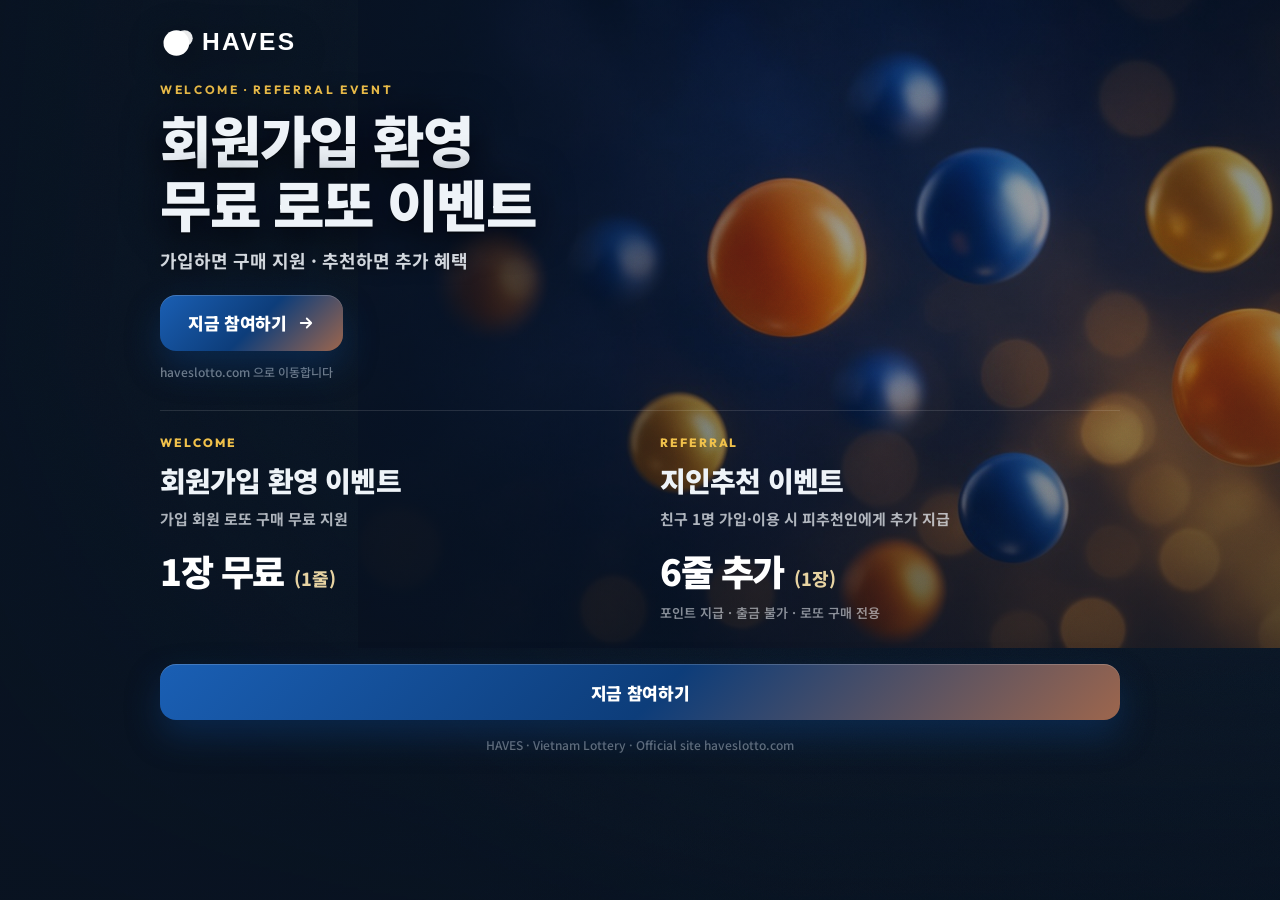
==== index.html @ 90a73d6c "HAVES event landing mobile/PC polish" ====
<!DOCTYPE html>
<html lang="ko">
<head>
<meta charset="utf-8">
<meta name="viewport" content="width=device-width, initial-scale=1, viewport-fit=cover">
<meta name="theme-color" content="#0b1c2e">
<title>HAVES — 회원가입 환영·추천 이벤트 | Vietlott</title>
<meta name="description" content="HAVES 회원가입 환영 무료 로또 지원 · 지인추천 추가 혜택. 베트남 Vietlott POWER·MEGA.">
<meta name="robots" content="noindex, nofollow">
<meta property="og:type" content="website">
<meta property="og:title" content="HAVES 회원가입 환영·추천 이벤트">
<meta property="og:description" content="가입 회원 로또 구매 무료 지원 · 추천 시 추가 지급">
<meta property="og:image" content="assets/hero.jpg">
<link rel="icon" type="image/svg+xml" href="assets/favicon.svg">
<link rel="preconnect" href="https://fonts.googleapis.com">
<link rel="preconnect" href="https://fonts.gstatic.com" crossorigin>
<link href="https://fonts.googleapis.com/css2?family=Outfit:wght@600;700;800&family=Noto+Sans+KR:wght@500;700;900&display=swap" rel="stylesheet">
<link rel="stylesheet" href="styles.css">
</head>
<body>
  <div class="stage" aria-hidden="true">
    <img class="stage__img" src="assets/hero.jpg" alt="">
    <div class="stage__veil"></div>
    <div class="stage__grain"></div>
  </div>

  <main class="page">
    <section class="hero">
      <img class="hero__logo" src="assets/logo.svg" alt="HAVES" width="180" height="40">
      <div class="hero__visual" aria-hidden="true"></div>
      <div class="hero__copy">
        <p class="hero__kicker" data-bind="kicker">WELCOME · REFERRAL EVENT</p>
        <h1 class="hero__title" data-bind="headline">회원가입 환영<br>무료 로또 이벤트</h1>
        <p class="hero__sub" data-bind="subline">가입하면 구매 지원 · 추천하면 추가 혜택</p>
        <a class="cta" data-cta href="https://haveslotto.com/" rel="noopener">
          <span data-bind="ctaLabel">지금 참여하기</span>
          <svg width="18" height="18" viewBox="0 0 24 24" fill="none" aria-hidden="true">
            <path d="M5 12h14M13 6l6 6-6 6" stroke="currentColor" stroke-width="2.4" stroke-linecap="round" stroke-linejoin="round"/>
          </svg>
        </a>
        <p class="hero__hint" data-bind="ctaHint">haveslotto.com 으로 이동합니다</p>
      </div>
    </section>

    <section class="events" aria-label="진행 중 이벤트">
      <article class="event event--open">
        <p class="event__tag">WELCOME</p>
        <h2>회원가입 환영 이벤트</h2>
        <p class="event__lead">가입 회원 로또 구매 무료 지원</p>
        <p class="event__prize"><strong>1장 무료</strong> <em>(1줄)</em></p>
      </article>

      <article class="event event--ref">
        <p class="event__tag">REFERRAL</p>
        <h2>지인추천 이벤트</h2>
        <p class="event__lead">친구 1명 가입·이용 시 피추천인에게 추가 지급</p>
        <p class="event__prize"><strong>6줄 추가</strong> <em>(1장)</em></p>
        <p class="event__meta">포인트 지급 · 출금 불가 · 로또 구매 전용</p>
      </article>
    </section>

    <section class="bottom">
      <a class="cta cta--wide" data-cta href="https://haveslotto.com/" rel="noopener">
        <span data-bind="ctaLabel">지금 참여하기</span>
      </a>
      <p class="foot">HAVES · Vietnam Lottery · Official site haveslotto.com</p>
    </section>
  </main>

  <script src="config.js"></script>
  <script src="app.js"></script>
</body>
</html>
---- styles.css ----
:root {
  --navy: #0b1c2e;
  --ink: #eef3f8;
  --dim: rgba(238, 243, 248, 0.72);
  --gold: #f0c14b;
  --gold-soft: #ffe8b0;
  --blue: #1a5fb4;
  --blue-deep: #0d3d7a;
  --amber: #d9773a;
  --font-display: "Outfit", "Noto Sans KR", sans-serif;
  --font-body: "Noto Sans KR", sans-serif;
}

* { box-sizing: border-box; margin: 0; padding: 0; }
html { scroll-behavior: smooth; }
body {
  min-height: 100dvh;
  color: var(--ink);
  font-family: var(--font-body);
  background: var(--navy);
  -webkit-font-smoothing: antialiased;
  overflow-x: hidden;
}

.stage {
  position: fixed;
  inset: 0;
  z-index: 0;
  pointer-events: none;
  overflow: hidden;
}
.stage__img {
  position: absolute;
  inset: -4%;
  width: 108%;
  height: 108%;
  object-fit: cover;
  object-position: 68% 36%;
  animation: drift 18s ease-in-out infinite alternate;
  filter: saturate(1.08) contrast(1.05);
}
.stage__veil {
  position: absolute;
  inset: 0;
  background:
    linear-gradient(180deg, rgba(8, 18, 32, 0.42) 0%, rgba(8, 18, 32, 0.22) 26%, rgba(8, 18, 32, 0.7) 62%, rgba(8, 18, 32, 0.94) 100%),
    linear-gradient(90deg, rgba(8, 18, 32, 0.78) 0%, rgba(8, 18, 32, 0.35) 48%, rgba(8, 18, 32, 0.12) 100%),
    radial-gradient(70% 55% at 72% 28%, rgba(26, 95, 180, 0.28), transparent 60%),
    radial-gradient(50% 40% at 20% 80%, rgba(217, 119, 58, 0.18), transparent 55%);
}
.stage__grain {
  position: absolute;
  inset: 0;
  opacity: 0.08;
  background-image: url("data:image/svg+xml,%3Csvg viewBox='0 0 200 200' xmlns='http://www.w3.org/2000/svg'%3E%3Cfilter id='n'%3E%3CfeTurbulence type='fractalNoise' baseFrequency='0.85' numOctaves='3' stitchTiles='stitch'/%3E%3C/filter%3E%3Crect width='100%25' height='100%25' filter='url(%23n)'/%3E%3C/svg%3E");
  background-size: 180px;
  mix-blend-mode: overlay;
}

.page {
  position: relative;
  z-index: 1;
  width: min(720px, 100%);
  margin: 0 auto;
  padding: clamp(28px, 5vw, 48px) 22px 40px;
}

.hero {
  position: relative;
  min-height: 0;
  display: flex;
  flex-direction: column;
  align-items: flex-start;
  justify-content: flex-start;
  padding-top: 8px;
  padding-bottom: 20px;
  animation: rise 0.9s cubic-bezier(0.22, 1, 0.36, 1) both;
}
.hero__logo {
  height: 42px;
  width: auto;
  filter: brightness(0) invert(1) drop-shadow(0 8px 18px rgba(0, 0, 0, 0.45));
  margin-bottom: 10px;
}
.hero__visual {
  display: block;
  width: 100%;
  height: clamp(160px, 22vh, 240px);
  margin: 4px 0 8px;
  pointer-events: none;
}
.hero__kicker {
  font-family: var(--font-display);
  font-weight: 700;
  font-size: 12px;
  letter-spacing: 0.22em;
  text-transform: uppercase;
  color: var(--gold);
  margin-bottom: 14px;
  text-shadow: 0 2px 12px rgba(0, 0, 0, 0.55);
}
.hero__title {
  font-family: var(--font-body);
  font-weight: 900;
  font-size: clamp(34px, 8.4vw, 56px);
  line-height: 1.14;
  letter-spacing: -0.04em;
  text-shadow:
    0 2px 0 rgba(0, 0, 0, 0.35),
    0 12px 28px rgba(0, 0, 0, 0.55),
    0 0 40px rgba(8, 18, 32, 0.8);
  white-space: pre-line;
  margin-bottom: 14px;
}
.hero__sub {
  font-size: clamp(15px, 3.6vw, 18px);
  font-weight: 700;
  line-height: 1.45;
  color: rgba(238, 243, 248, 0.88);
  max-width: 28ch;
  margin-bottom: 28px;
  text-shadow: 0 2px 14px rgba(0, 0, 0, 0.55);
}
.hero__hint {
  margin-top: 12px;
  font-size: 12px;
  font-weight: 500;
  color: rgba(238, 243, 248, 0.5);
}

.cta {
  display: inline-flex;
  align-items: center;
  justify-content: center;
  gap: 10px;
  min-height: 56px;
  padding: 0 28px;
  border-radius: 16px;
  text-decoration: none;
  color: #fff;
  font-family: var(--font-body);
  font-weight: 900;
  font-size: 17px;
  letter-spacing: -0.02em;
  background: linear-gradient(135deg, var(--blue) 0%, var(--blue-deep) 52%, var(--amber) 120%);
  box-shadow:
    0 16px 34px rgba(13, 61, 122, 0.45),
    inset 0 1px 0 rgba(255, 255, 255, 0.18);
  position: relative;
  overflow: hidden;
  transition: transform 0.2s ease, box-shadow 0.2s ease;
}
.cta::after {
  content: "";
  position: absolute;
  inset: 0;
  background: linear-gradient(105deg, transparent 35%, rgba(255, 255, 255, 0.22) 50%, transparent 65%);
  transform: translateX(-120%);
  animation: shine 3.6s ease-in-out infinite;
}
.cta:hover { transform: translateY(-2px); box-shadow: 0 20px 40px rgba(13, 61, 122, 0.55); }
.cta:active { transform: translateY(0); }
.cta--wide { width: 100%; }

.events {
  display: grid;
  gap: 18px;
  margin-top: 8px;
  padding-top: 8px;
}
.event {
  padding: 22px 0 6px;
  border-top: 1px solid rgba(255, 255, 255, 0.12);
  animation: rise 1s cubic-bezier(0.22, 1, 0.36, 1) both;
}
.event--ref { animation-delay: 0.08s; }
.event__tag {
  font-family: var(--font-display);
  font-weight: 800;
  font-size: 12px;
  letter-spacing: 0.16em;
  color: var(--gold);
  margin-bottom: 10px;
}
.event h2 {
  font-size: clamp(22px, 5vw, 28px);
  font-weight: 900;
  letter-spacing: -0.03em;
  margin-bottom: 8px;
}
.event__lead {
  font-size: 15px;
  font-weight: 700;
  color: var(--dim);
  line-height: 1.45;
  margin-bottom: 14px;
}
.event__prize {
  font-size: 15px;
  font-weight: 700;
  color: var(--gold-soft);
  margin-bottom: 8px;
}
.event__prize strong {
  font-size: clamp(28px, 6vw, 36px);
  font-weight: 900;
  letter-spacing: -0.04em;
  color: #fff;
  margin-right: 6px;
}
.event__prize em {
  font-style: normal;
  font-size: 18px;
  font-weight: 800;
  color: rgba(255, 232, 176, 0.9);
}
.event__meta {
  font-size: 13px;
  font-weight: 600;
  color: rgba(238, 243, 248, 0.55);
  line-height: 1.45;
}

.bottom {
  margin-top: 28px;
  padding-top: 8px;
}
.foot {
  margin-top: 16px;
  text-align: center;
  font-size: 12px;
  font-weight: 500;
  color: rgba(238, 243, 248, 0.42);
}

@keyframes drift {
  from { transform: scale(1.02) translate3d(0, 0, 0); }
  to { transform: scale(1.08) translate3d(-1.5%, 1%, 0); }
}
@keyframes rise {
  from { opacity: 0; transform: translateY(18px); }
  to { opacity: 1; transform: translateY(0); }
}
@keyframes shine {
  0%, 55% { transform: translateX(-120%); }
  75%, 100% { transform: translateX(120%); }
}

/* Mobile: compact stack — logo → ball visual → copy (no empty gap) */
@media (max-width: 859px) {
  .stage__img {
    inset: auto;
    left: -8%;
    right: -20%;
    top: 36px;
    width: auto;
    height: 280px;
    max-height: none;
    object-fit: cover;
    object-position: 62% 38%;
    opacity: 1;
    animation: drift-mobile 20s ease-in-out infinite alternate;
    -webkit-mask-image: linear-gradient(180deg, transparent 0%, #000 12%, #000 72%, transparent 100%);
    mask-image: linear-gradient(180deg, transparent 0%, #000 12%, #000 72%, transparent 100%);
  }
  .stage__veil {
    background:
      linear-gradient(180deg,
        #081220 0%,
        rgba(8, 18, 32, 0.55) 8%,
        rgba(8, 18, 32, 0.22) 22%,
        rgba(8, 18, 32, 0.55) 42%,
        rgba(8, 18, 32, 0.94) 58%,
        #081220 72%,
        #081220 100%),
      linear-gradient(90deg,
        rgba(8, 18, 32, 0.72) 0%,
        rgba(8, 18, 32, 0.35) 45%,
        rgba(8, 18, 32, 0.12) 100%);
  }
  .page {
    width: 100%;
    max-width: 100%;
    padding:
      max(14px, env(safe-area-inset-top))
      max(16px, env(safe-area-inset-right))
      max(24px, env(safe-area-inset-bottom))
      max(16px, env(safe-area-inset-left));
  }
  .hero {
    min-height: 0;
    justify-content: flex-start;
    padding-top: 2px;
    padding-bottom: 4px;
  }
  .hero::before {
    content: "";
    position: absolute;
    left: -16px;
    right: -16px;
    top: -16px;
    height: 64px;
    background: linear-gradient(180deg, #081220 0%, rgba(8, 18, 32, 0.75) 70%, transparent 100%);
    pointer-events: none;
    z-index: 0;
  }
  .hero__logo {
    position: relative;
    z-index: 1;
    height: 34px;
    margin-bottom: 0;
    padding: 4px 12px 4px 0;
  }
  .hero__visual {
    display: block;
    position: relative;
    z-index: 0;
    width: calc(100% + 32px);
    margin: 6px -16px 0;
    height: clamp(150px, 42vw, 210px);
    pointer-events: none;
  }
  .hero__copy {
    position: relative;
    z-index: 1;
    width: 100%;
    margin: -28px -16px 0;
    padding: 36px 16px 6px;
    background: linear-gradient(
      180deg,
      transparent 0%,
      rgba(8, 18, 32, 0.78) 16%,
      #081220 38%,
      #081220 100%
    );
  }
  .hero__kicker {
    font-size: 11px;
    letter-spacing: 0.14em;
    margin-bottom: 10px;
  }
  .hero__title {
    font-size: clamp(28px, 7.6vw, 38px);
    max-width: 11.5em;
  }
  .hero__sub {
    max-width: 22ch;
    margin-bottom: 20px;
  }
  .cta {
    width: 100%;
    min-height: 52px;
    font-size: 16px;
  }
  .events {
    margin-top: 4px;
    padding: 4px 0 0;
    background: #081220;
  }
  .event h2 { font-size: 21px; }
  .event__prize strong { font-size: 26px; }
  .bottom { background: #081220; }
}

@media (min-width: 860px) {
  .page {
    width: min(1040px, 100%);
    padding: 22px 40px 40px;
  }
  .hero {
    display: flex;
    flex-direction: column;
    align-items: flex-start;
    max-width: 520px;
    min-height: 0;
    padding: 0 0 8px;
    gap: 0;
  }
  /* PC: no vertical spacer — balls live in the right-side background */
  .hero__visual {
    display: none;
  }
  .hero__logo {
    margin-bottom: 18px;
  }
  .hero__copy {
    margin: 0;
    padding: 0;
    background: none;
    width: 100%;
  }
  .hero__kicker { margin-bottom: 10px; }
  .hero__title { margin-bottom: 12px; }
  .hero__sub { margin-bottom: 22px; }
  .events {
    grid-template-columns: 1fr 1fr;
    gap: 40px;
    margin-top: 22px;
    border-top: 1px solid rgba(255, 255, 255, 0.12);
    padding-top: 24px;
  }
  .event { border-top: 0; padding-top: 0; }

  .stage__img {
    inset: auto;
    left: 28%;
    right: -8%;
    top: -6%;
    width: 78%;
    height: 78%;
    object-fit: cover;
    object-position: 45% 40%;
  }
  .stage__veil {
    background:
      linear-gradient(90deg,
        rgba(8, 18, 32, 0.92) 0%,
        rgba(8, 18, 32, 0.72) 34%,
        rgba(8, 18, 32, 0.28) 62%,
        rgba(8, 18, 32, 0.35) 100%),
      linear-gradient(180deg,
        rgba(8, 18, 32, 0.25) 0%,
        rgba(8, 18, 32, 0.15) 40%,
        rgba(8, 18, 32, 0.88) 100%);
  }
}

@keyframes drift-mobile {
  from { transform: scale(1.02) translate3d(0, 0, 0); }
  to { transform: scale(1.07) translate3d(-2%, 1.5%, 0); }
}

@media (prefers-reduced-motion: reduce) {
  .stage__img, .cta::after, .hero, .event { animation: none; }
}
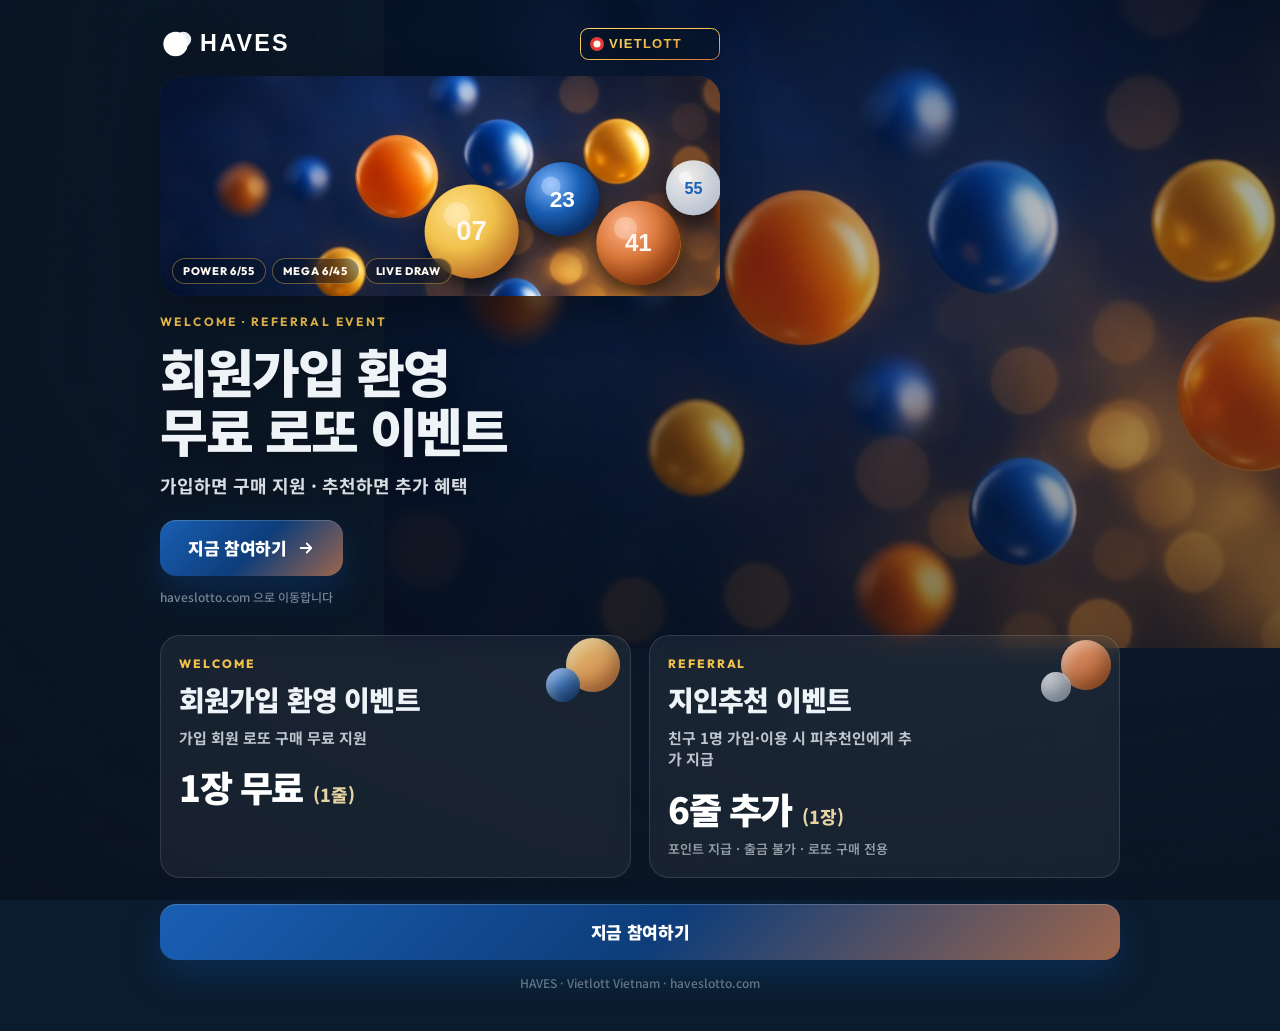
==== commit 29e8f272: "Softer mobile overlays and Vietlott lottery visuals" ====
--- a/index.html
+++ b/index.html
@@ -26,8 +26,21 @@
 
   <main class="page">
     <section class="hero">
-      <img class="hero__logo" src="assets/logo.svg" alt="HAVES" width="180" height="40">
-      <div class="hero__visual" aria-hidden="true"></div>
+      <div class="hero__top">
+        <img class="hero__logo" src="assets/logo.svg" alt="HAVES" width="180" height="40">
+        <img class="hero__badge" src="assets/vietlott-badge.svg" alt="VIETLOTT" width="148" height="34">
+      </div>
+
+      <div class="hero__visual" aria-hidden="true">
+        <img class="hero__shot" src="assets/hero.jpg" alt="">
+        <img class="hero__balls" src="assets/lotto-balls.svg" alt="">
+        <div class="hero__chips">
+          <span>POWER 6/55</span>
+          <span>MEGA 6/45</span>
+          <span>LIVE DRAW</span>
+        </div>
+      </div>
+
       <div class="hero__copy">
         <p class="hero__kicker" data-bind="kicker">WELCOME · REFERRAL EVENT</p>
         <h1 class="hero__title" data-bind="headline">회원가입 환영<br>무료 로또 이벤트</h1>
@@ -44,6 +57,10 @@
 
     <section class="events" aria-label="진행 중 이벤트">
       <article class="event event--open">
+        <div class="event__art" aria-hidden="true">
+          <span class="orb orb--gold"></span>
+          <span class="orb orb--blue"></span>
+        </div>
         <p class="event__tag">WELCOME</p>
         <h2>회원가입 환영 이벤트</h2>
         <p class="event__lead">가입 회원 로또 구매 무료 지원</p>
@@ -51,6 +68,10 @@
       </article>
 
       <article class="event event--ref">
+        <div class="event__art" aria-hidden="true">
+          <span class="orb orb--amber"></span>
+          <span class="orb orb--soft"></span>
+        </div>
         <p class="event__tag">REFERRAL</p>
         <h2>지인추천 이벤트</h2>
         <p class="event__lead">친구 1명 가입·이용 시 피추천인에게 추가 지급</p>
@@ -63,7 +84,7 @@
       <a class="cta cta--wide" data-cta href="https://haveslotto.com/" rel="noopener">
         <span data-bind="ctaLabel">지금 참여하기</span>
       </a>
-      <p class="foot">HAVES · Vietnam Lottery · Official site haveslotto.com</p>
+      <p class="foot">HAVES · Vietlott Vietnam · haveslotto.com</p>
     </section>
   </main>
 
--- a/styles.css
+++ b/styles.css
@@ -1,7 +1,7 @@
 :root {
   --navy: #0b1c2e;
   --ink: #eef3f8;
-  --dim: rgba(238, 243, 248, 0.72);
+  --dim: rgba(238, 243, 248, 0.78);
   --gold: #f0c14b;
   --gold-soft: #ffe8b0;
   --blue: #1a5fb4;
@@ -37,21 +37,19 @@
   object-fit: cover;
   object-position: 68% 36%;
   animation: drift 18s ease-in-out infinite alternate;
-  filter: saturate(1.08) contrast(1.05);
+  filter: saturate(1.12) contrast(1.04);
 }
 .stage__veil {
   position: absolute;
   inset: 0;
   background:
-    linear-gradient(180deg, rgba(8, 18, 32, 0.42) 0%, rgba(8, 18, 32, 0.22) 26%, rgba(8, 18, 32, 0.7) 62%, rgba(8, 18, 32, 0.94) 100%),
-    linear-gradient(90deg, rgba(8, 18, 32, 0.78) 0%, rgba(8, 18, 32, 0.35) 48%, rgba(8, 18, 32, 0.12) 100%),
-    radial-gradient(70% 55% at 72% 28%, rgba(26, 95, 180, 0.28), transparent 60%),
-    radial-gradient(50% 40% at 20% 80%, rgba(217, 119, 58, 0.18), transparent 55%);
+    linear-gradient(180deg, rgba(8, 18, 32, 0.28) 0%, rgba(8, 18, 32, 0.12) 30%, rgba(8, 18, 32, 0.55) 70%, rgba(8, 18, 32, 0.82) 100%),
+    linear-gradient(90deg, rgba(8, 18, 32, 0.55) 0%, rgba(8, 18, 32, 0.22) 50%, rgba(8, 18, 32, 0.1) 100%);
 }
 .stage__grain {
   position: absolute;
   inset: 0;
-  opacity: 0.08;
+  opacity: 0.06;
   background-image: url("data:image/svg+xml,%3Csvg viewBox='0 0 200 200' xmlns='http://www.w3.org/2000/svg'%3E%3Cfilter id='n'%3E%3CfeTurbulence type='fractalNoise' baseFrequency='0.85' numOctaves='3' stitchTiles='stitch'/%3E%3C/filter%3E%3Crect width='100%25' height='100%25' filter='url(%23n)'/%3E%3C/svg%3E");
   background-size: 180px;
   mix-blend-mode: overlay;
@@ -62,70 +60,129 @@
   z-index: 1;
   width: min(720px, 100%);
   margin: 0 auto;
-  padding: clamp(28px, 5vw, 48px) 22px 40px;
+  padding: clamp(22px, 4vw, 40px) 22px 36px;
 }
 
 .hero {
   position: relative;
-  min-height: 0;
   display: flex;
   flex-direction: column;
   align-items: flex-start;
-  justify-content: flex-start;
-  padding-top: 8px;
-  padding-bottom: 20px;
+  padding-bottom: 12px;
   animation: rise 0.9s cubic-bezier(0.22, 1, 0.36, 1) both;
 }
+.hero__top {
+  display: flex;
+  align-items: center;
+  justify-content: space-between;
+  gap: 12px;
+  width: 100%;
+  margin-bottom: 12px;
+}
 .hero__logo {
-  height: 42px;
+  height: 40px;
   width: auto;
-  filter: brightness(0) invert(1) drop-shadow(0 8px 18px rgba(0, 0, 0, 0.45));
-  margin-bottom: 10px;
-}
+  filter: brightness(0) invert(1) drop-shadow(0 8px 18px rgba(0, 0, 0, 0.4));
+}
+.hero__badge {
+  height: 32px;
+  width: auto;
+  filter: drop-shadow(0 8px 16px rgba(0, 0, 0, 0.35));
+}
+
 .hero__visual {
-  display: block;
+  position: relative;
   width: 100%;
-  height: clamp(160px, 22vh, 240px);
-  margin: 4px 0 8px;
-  pointer-events: none;
-}
+  height: clamp(168px, 28vw, 230px);
+  margin: 0 0 18px;
+  border-radius: 22px;
+  overflow: hidden;
+  isolation: isolate;
+  box-shadow:
+    0 18px 40px rgba(0, 0, 0, 0.28),
+    inset 0 0 0 1px rgba(255, 255, 255, 0.14);
+}
+.hero__shot {
+  position: absolute;
+  inset: -8%;
+  width: 116%;
+  height: 116%;
+  object-fit: cover;
+  object-position: 62% 40%;
+  filter: saturate(1.15);
+  animation: drift 16s ease-in-out infinite alternate;
+}
+.hero__balls {
+  position: absolute;
+  right: -4%;
+  bottom: -8%;
+  width: min(78%, 340px);
+  height: auto;
+  filter: drop-shadow(0 12px 20px rgba(0, 0, 0, 0.35));
+  animation: floaty 5.5s ease-in-out infinite;
+}
+.hero__chips {
+  position: absolute;
+  left: 12px;
+  bottom: 12px;
+  display: flex;
+  flex-wrap: wrap;
+  gap: 6px;
+  z-index: 2;
+}
+.hero__chips span {
+  display: inline-flex;
+  align-items: center;
+  min-height: 26px;
+  padding: 0 10px;
+  border-radius: 999px;
+  font-family: var(--font-display);
+  font-size: 11px;
+  font-weight: 800;
+  letter-spacing: 0.06em;
+  color: #fff8ef;
+  background: rgba(8, 18, 32, 0.42);
+  border: 1px solid rgba(240, 193, 75, 0.4);
+  backdrop-filter: blur(8px);
+}
+
+.hero__copy { width: 100%; }
 .hero__kicker {
   font-family: var(--font-display);
   font-weight: 700;
   font-size: 12px;
-  letter-spacing: 0.22em;
+  letter-spacing: 0.2em;
   text-transform: uppercase;
   color: var(--gold);
-  margin-bottom: 14px;
-  text-shadow: 0 2px 12px rgba(0, 0, 0, 0.55);
+  margin-bottom: 12px;
+  text-shadow: 0 2px 14px rgba(0, 0, 0, 0.45);
 }
 .hero__title {
   font-family: var(--font-body);
   font-weight: 900;
-  font-size: clamp(34px, 8.4vw, 56px);
+  font-size: clamp(32px, 7.5vw, 52px);
   line-height: 1.14;
   letter-spacing: -0.04em;
   text-shadow:
-    0 2px 0 rgba(0, 0, 0, 0.35),
-    0 12px 28px rgba(0, 0, 0, 0.55),
-    0 0 40px rgba(8, 18, 32, 0.8);
+    0 1px 0 rgba(0, 0, 0, 0.25),
+    0 10px 28px rgba(0, 0, 0, 0.4);
   white-space: pre-line;
-  margin-bottom: 14px;
+  margin-bottom: 12px;
 }
 .hero__sub {
-  font-size: clamp(15px, 3.6vw, 18px);
+  font-size: clamp(15px, 3.4vw, 18px);
   font-weight: 700;
   line-height: 1.45;
-  color: rgba(238, 243, 248, 0.88);
+  color: rgba(238, 243, 248, 0.9);
   max-width: 28ch;
-  margin-bottom: 28px;
-  text-shadow: 0 2px 14px rgba(0, 0, 0, 0.55);
+  margin-bottom: 22px;
+  text-shadow: 0 2px 12px rgba(0, 0, 0, 0.4);
 }
 .hero__hint {
   margin-top: 12px;
   font-size: 12px;
   font-weight: 500;
-  color: rgba(238, 243, 248, 0.5);
+  color: rgba(238, 243, 248, 0.55);
 }
 
 .cta {
@@ -164,42 +221,67 @@
 
 .events {
   display: grid;
-  gap: 18px;
-  margin-top: 8px;
-  padding-top: 8px;
+  gap: 14px;
+  margin-top: 18px;
 }
 .event {
-  padding: 22px 0 6px;
-  border-top: 1px solid rgba(255, 255, 255, 0.12);
+  position: relative;
+  overflow: hidden;
+  padding: 20px 18px 18px;
+  border-radius: 20px;
+  background: rgba(255, 255, 255, 0.06);
+  border: 1px solid rgba(255, 255, 255, 0.12);
+  backdrop-filter: blur(10px);
   animation: rise 1s cubic-bezier(0.22, 1, 0.36, 1) both;
 }
 .event--ref { animation-delay: 0.08s; }
+.event__art {
+  position: absolute;
+  right: -8px;
+  top: -10px;
+  width: 110px;
+  height: 90px;
+  pointer-events: none;
+  opacity: 0.9;
+}
+.orb {
+  position: absolute;
+  border-radius: 50%;
+  box-shadow: inset -6px -8px 14px rgba(0, 0, 0, 0.25), inset 5px 6px 10px rgba(255, 255, 255, 0.28);
+}
+.orb--gold { width: 54px; height: 54px; right: 18px; top: 12px; background: linear-gradient(145deg, #ffe08a, #d9773a); }
+.orb--blue { width: 34px; height: 34px; right: 58px; top: 42px; background: linear-gradient(145deg, #7eb6ff, #0d3d7a); }
+.orb--amber { width: 50px; height: 50px; right: 16px; top: 14px; background: linear-gradient(145deg, #ffb38a, #b4531a); }
+.orb--soft { width: 30px; height: 30px; right: 56px; top: 46px; background: linear-gradient(145deg, #fff, #b8c6d8); opacity: 0.85; }
+
 .event__tag {
   font-family: var(--font-display);
   font-weight: 800;
   font-size: 12px;
   letter-spacing: 0.16em;
   color: var(--gold);
-  margin-bottom: 10px;
+  margin-bottom: 8px;
 }
 .event h2 {
   font-size: clamp(22px, 5vw, 28px);
   font-weight: 900;
   letter-spacing: -0.03em;
   margin-bottom: 8px;
+  max-width: 16ch;
 }
 .event__lead {
   font-size: 15px;
   font-weight: 700;
   color: var(--dim);
   line-height: 1.45;
-  margin-bottom: 14px;
+  margin-bottom: 12px;
+  max-width: 28ch;
 }
 .event__prize {
   font-size: 15px;
   font-weight: 700;
   color: var(--gold-soft);
-  margin-bottom: 8px;
+  margin-bottom: 6px;
 }
 .event__prize strong {
   font-size: clamp(28px, 6vw, 36px);
@@ -217,28 +299,29 @@
 .event__meta {
   font-size: 13px;
   font-weight: 600;
-  color: rgba(238, 243, 248, 0.55);
+  color: rgba(238, 243, 248, 0.58);
   line-height: 1.45;
 }
 
-.bottom {
-  margin-top: 28px;
-  padding-top: 8px;
-}
+.bottom { margin-top: 22px; padding-top: 4px; }
 .foot {
-  margin-top: 16px;
+  margin-top: 14px;
   text-align: center;
   font-size: 12px;
   font-weight: 500;
-  color: rgba(238, 243, 248, 0.42);
+  color: rgba(238, 243, 248, 0.45);
 }
 
 @keyframes drift {
   from { transform: scale(1.02) translate3d(0, 0, 0); }
   to { transform: scale(1.08) translate3d(-1.5%, 1%, 0); }
 }
+@keyframes floaty {
+  0%, 100% { transform: translateY(0); }
+  50% { transform: translateY(-8px); }
+}
 @keyframes rise {
-  from { opacity: 0; transform: translateY(18px); }
+  from { opacity: 0; transform: translateY(16px); }
   to { opacity: 1; transform: translateY(0); }
 }
 @keyframes shine {
@@ -246,190 +329,92 @@
   75%, 100% { transform: translateX(120%); }
 }
 
-/* Mobile: compact stack — logo → ball visual → copy (no empty gap) */
 @media (max-width: 859px) {
   .stage__img {
     inset: auto;
-    left: -8%;
-    right: -20%;
-    top: 36px;
+    left: -10%;
+    right: -18%;
+    top: 0;
     width: auto;
-    height: 280px;
-    max-height: none;
+    height: 52%;
     object-fit: cover;
-    object-position: 62% 38%;
-    opacity: 1;
-    animation: drift-mobile 20s ease-in-out infinite alternate;
-    -webkit-mask-image: linear-gradient(180deg, transparent 0%, #000 12%, #000 72%, transparent 100%);
-    mask-image: linear-gradient(180deg, transparent 0%, #000 12%, #000 72%, transparent 100%);
+    object-position: 60% 35%;
+    -webkit-mask-image: linear-gradient(180deg, #000 0%, #000 58%, transparent 100%);
+    mask-image: linear-gradient(180deg, #000 0%, #000 58%, transparent 100%);
   }
   .stage__veil {
     background:
       linear-gradient(180deg,
-        #081220 0%,
-        rgba(8, 18, 32, 0.55) 8%,
-        rgba(8, 18, 32, 0.22) 22%,
-        rgba(8, 18, 32, 0.55) 42%,
-        rgba(8, 18, 32, 0.94) 58%,
-        #081220 72%,
-        #081220 100%),
+        rgba(8, 18, 32, 0.35) 0%,
+        rgba(8, 18, 32, 0.12) 22%,
+        rgba(8, 18, 32, 0.35) 48%,
+        rgba(8, 18, 32, 0.72) 78%,
+        rgba(8, 18, 32, 0.88) 100%),
       linear-gradient(90deg,
-        rgba(8, 18, 32, 0.72) 0%,
-        rgba(8, 18, 32, 0.35) 45%,
-        rgba(8, 18, 32, 0.12) 100%);
+        rgba(8, 18, 32, 0.45) 0%,
+        rgba(8, 18, 32, 0.18) 55%,
+        rgba(8, 18, 32, 0.08) 100%);
   }
   .page {
     width: 100%;
-    max-width: 100%;
     padding:
       max(14px, env(safe-area-inset-top))
-      max(16px, env(safe-area-inset-right))
-      max(24px, env(safe-area-inset-bottom))
-      max(16px, env(safe-area-inset-left));
-  }
-  .hero {
-    min-height: 0;
-    justify-content: flex-start;
-    padding-top: 2px;
-    padding-bottom: 4px;
-  }
-  .hero::before {
-    content: "";
-    position: absolute;
-    left: -16px;
-    right: -16px;
-    top: -16px;
-    height: 64px;
-    background: linear-gradient(180deg, #081220 0%, rgba(8, 18, 32, 0.75) 70%, transparent 100%);
-    pointer-events: none;
-    z-index: 0;
-  }
-  .hero__logo {
-    position: relative;
-    z-index: 1;
-    height: 34px;
-    margin-bottom: 0;
-    padding: 4px 12px 4px 0;
-  }
+      16px
+      max(22px, env(safe-area-inset-bottom));
+  }
+  .hero__logo { height: 34px; }
+  .hero__badge { height: 28px; }
   .hero__visual {
-    display: block;
-    position: relative;
-    z-index: 0;
-    width: calc(100% + 32px);
-    margin: 6px -16px 0;
-    height: clamp(150px, 42vw, 210px);
-    pointer-events: none;
-  }
-  .hero__copy {
-    position: relative;
-    z-index: 1;
-    width: 100%;
-    margin: -28px -16px 0;
-    padding: 36px 16px 6px;
-    background: linear-gradient(
-      180deg,
-      transparent 0%,
-      rgba(8, 18, 32, 0.78) 16%,
-      #081220 38%,
-      #081220 100%
-    );
-  }
-  .hero__kicker {
-    font-size: 11px;
-    letter-spacing: 0.14em;
-    margin-bottom: 10px;
-  }
-  .hero__title {
-    font-size: clamp(28px, 7.6vw, 38px);
-    max-width: 11.5em;
-  }
-  .hero__sub {
-    max-width: 22ch;
-    margin-bottom: 20px;
-  }
-  .cta {
-    width: 100%;
-    min-height: 52px;
-    font-size: 16px;
-  }
-  .events {
-    margin-top: 4px;
-    padding: 4px 0 0;
-    background: #081220;
-  }
-  .event h2 { font-size: 21px; }
+    height: clamp(170px, 48vw, 220px);
+    margin-bottom: 16px;
+  }
+  .hero__title { font-size: clamp(28px, 7.4vw, 36px); }
+  .cta { width: 100%; min-height: 52px; font-size: 16px; }
+  .event h2 { font-size: 21px; max-width: none; }
   .event__prize strong { font-size: 26px; }
-  .bottom { background: #081220; }
 }
 
 @media (min-width: 860px) {
   .page {
     width: min(1040px, 100%);
-    padding: 22px 40px 40px;
+    padding: 24px 40px 40px;
   }
   .hero {
-    display: flex;
-    flex-direction: column;
-    align-items: flex-start;
-    max-width: 520px;
-    min-height: 0;
-    padding: 0 0 8px;
-    gap: 0;
-  }
-  /* PC: no vertical spacer — balls live in the right-side background */
+    max-width: 560px;
+    padding-bottom: 8px;
+  }
   .hero__visual {
-    display: none;
-  }
-  .hero__logo {
-    margin-bottom: 18px;
-  }
-  .hero__copy {
-    margin: 0;
-    padding: 0;
-    background: none;
-    width: 100%;
-  }
-  .hero__kicker { margin-bottom: 10px; }
-  .hero__title { margin-bottom: 12px; }
-  .hero__sub { margin-bottom: 22px; }
+    height: 220px;
+  }
   .events {
     grid-template-columns: 1fr 1fr;
-    gap: 40px;
+    gap: 18px;
     margin-top: 22px;
-    border-top: 1px solid rgba(255, 255, 255, 0.12);
-    padding-top: 24px;
-  }
-  .event { border-top: 0; padding-top: 0; }
-
+  }
   .stage__img {
     inset: auto;
-    left: 28%;
-    right: -8%;
-    top: -6%;
-    width: 78%;
-    height: 78%;
+    left: 30%;
+    right: -6%;
+    top: -4%;
+    width: 76%;
+    height: 76%;
     object-fit: cover;
     object-position: 45% 40%;
   }
   .stage__veil {
     background:
       linear-gradient(90deg,
-        rgba(8, 18, 32, 0.92) 0%,
-        rgba(8, 18, 32, 0.72) 34%,
-        rgba(8, 18, 32, 0.28) 62%,
-        rgba(8, 18, 32, 0.35) 100%),
+        rgba(8, 18, 32, 0.78) 0%,
+        rgba(8, 18, 32, 0.45) 38%,
+        rgba(8, 18, 32, 0.16) 70%,
+        rgba(8, 18, 32, 0.28) 100%),
       linear-gradient(180deg,
-        rgba(8, 18, 32, 0.25) 0%,
-        rgba(8, 18, 32, 0.15) 40%,
-        rgba(8, 18, 32, 0.88) 100%);
-  }
-}
-
-@keyframes drift-mobile {
-  from { transform: scale(1.02) translate3d(0, 0, 0); }
-  to { transform: scale(1.07) translate3d(-2%, 1.5%, 0); }
+        rgba(8, 18, 32, 0.2) 0%,
+        rgba(8, 18, 32, 0.12) 40%,
+        rgba(8, 18, 32, 0.75) 100%);
+  }
 }
 
 @media (prefers-reduced-motion: reduce) {
-  .stage__img, .cta::after, .hero, .event { animation: none; }
-}
+  .stage__img, .hero__shot, .hero__balls, .cta::after, .hero, .event { animation: none; }
+}
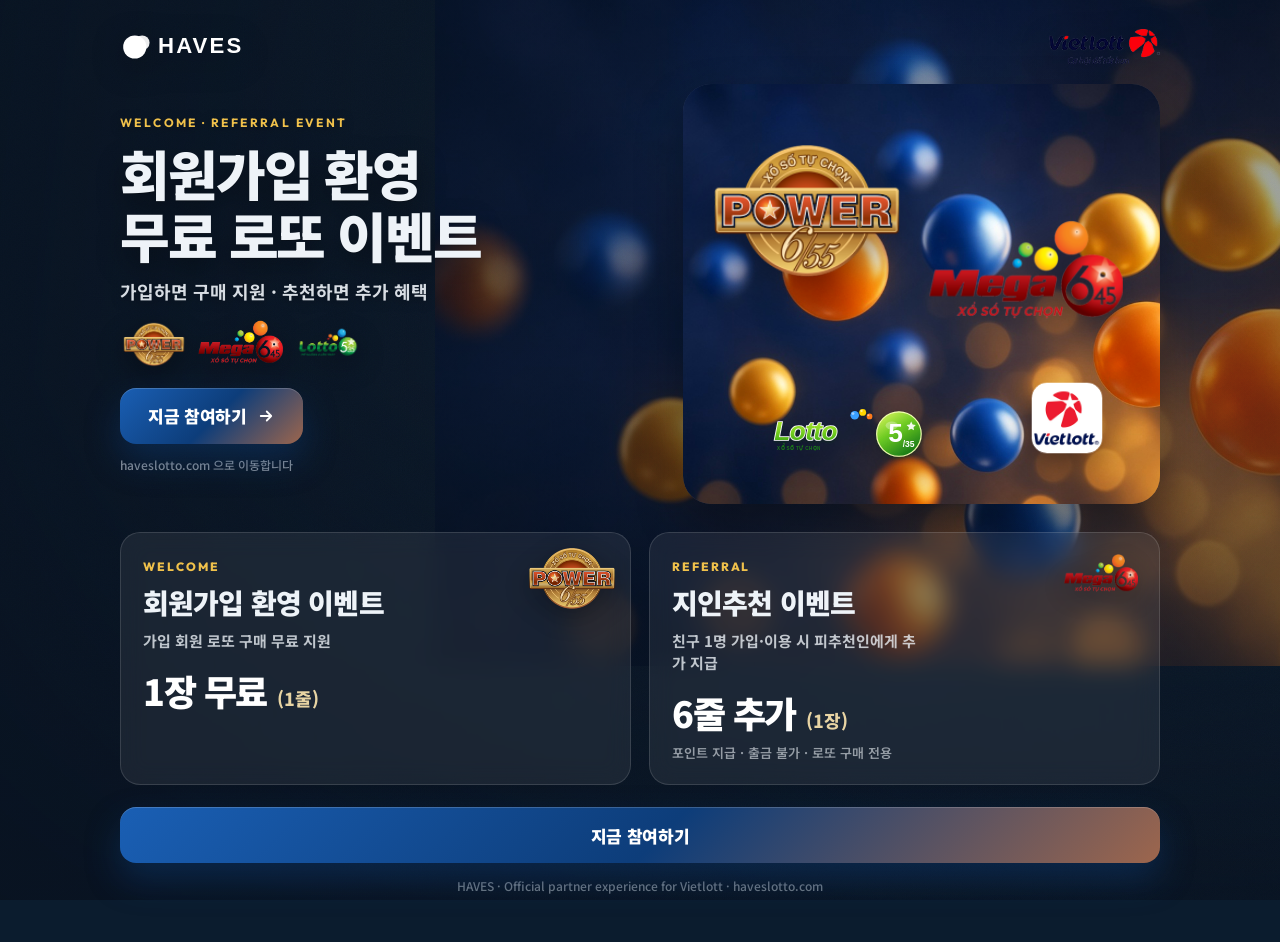
==== commit 14a7bacb: "Use official Vietlott game logos and richer PC hero" ====
--- a/index.html
+++ b/index.html
@@ -25,26 +25,21 @@
   </div>
 
   <main class="page">
+    <header class="topbar">
+      <img class="topbar__haves" src="assets/logo.svg" alt="HAVES" width="160" height="36">
+      <img class="topbar__vietlott" src="assets/brands/vietlott.png" alt="Vietlott" width="140" height="40">
+    </header>
+
     <section class="hero">
-      <div class="hero__top">
-        <img class="hero__logo" src="assets/logo.svg" alt="HAVES" width="180" height="40">
-        <img class="hero__badge" src="assets/vietlott-badge.svg" alt="VIETLOTT" width="148" height="34">
-      </div>
-
-      <div class="hero__visual" aria-hidden="true">
-        <img class="hero__shot" src="assets/hero.jpg" alt="">
-        <img class="hero__balls" src="assets/lotto-balls.svg" alt="">
-        <div class="hero__chips">
-          <span>POWER 6/55</span>
-          <span>MEGA 6/45</span>
-          <span>LIVE DRAW</span>
-        </div>
-      </div>
-
       <div class="hero__copy">
         <p class="hero__kicker" data-bind="kicker">WELCOME · REFERRAL EVENT</p>
         <h1 class="hero__title" data-bind="headline">회원가입 환영<br>무료 로또 이벤트</h1>
         <p class="hero__sub" data-bind="subline">가입하면 구매 지원 · 추천하면 추가 혜택</p>
+        <div class="hero__games" aria-label="Vietlott games">
+          <img src="assets/brands/power-official.png" alt="POWER 6/55">
+          <img src="assets/brands/mega-official.png" alt="MEGA 6/45">
+          <img src="assets/brands/lotto535-official.png" alt="LOTTO 5/35">
+        </div>
         <a class="cta" data-cta href="https://haveslotto.com/" rel="noopener">
           <span data-bind="ctaLabel">지금 참여하기</span>
           <svg width="18" height="18" viewBox="0 0 24 24" fill="none" aria-hidden="true">
@@ -53,14 +48,21 @@
         </a>
         <p class="hero__hint" data-bind="ctaHint">haveslotto.com 으로 이동합니다</p>
       </div>
+
+      <div class="hero__showcase" aria-hidden="true">
+        <img class="hero__shot" src="assets/hero.jpg" alt="">
+        <div class="hero__float">
+          <img class="logo-float logo-float--power" src="assets/brands/power.png" alt="">
+          <img class="logo-float logo-float--mega" src="assets/brands/mega.png" alt="">
+          <img class="logo-float logo-float--lotto" src="assets/brands/lotto535.svg" alt="">
+          <img class="logo-float logo-float--mark" src="assets/brands/vietlott-mark.jpg" alt="">
+        </div>
+      </div>
     </section>
 
     <section class="events" aria-label="진행 중 이벤트">
       <article class="event event--open">
-        <div class="event__art" aria-hidden="true">
-          <span class="orb orb--gold"></span>
-          <span class="orb orb--blue"></span>
-        </div>
+        <img class="event__logo" src="assets/brands/power.png" alt="">
         <p class="event__tag">WELCOME</p>
         <h2>회원가입 환영 이벤트</h2>
         <p class="event__lead">가입 회원 로또 구매 무료 지원</p>
@@ -68,10 +70,7 @@
       </article>
 
       <article class="event event--ref">
-        <div class="event__art" aria-hidden="true">
-          <span class="orb orb--amber"></span>
-          <span class="orb orb--soft"></span>
-        </div>
+        <img class="event__logo" src="assets/brands/mega.png" alt="">
         <p class="event__tag">REFERRAL</p>
         <h2>지인추천 이벤트</h2>
         <p class="event__lead">친구 1명 가입·이용 시 피추천인에게 추가 지급</p>
@@ -84,7 +83,7 @@
       <a class="cta cta--wide" data-cta href="https://haveslotto.com/" rel="noopener">
         <span data-bind="ctaLabel">지금 참여하기</span>
       </a>
-      <p class="foot">HAVES · Vietlott Vietnam · haveslotto.com</p>
+      <p class="foot">HAVES · Official partner experience for Vietlott · haveslotto.com</p>
     </section>
   </main>
 
--- a/styles.css
+++ b/styles.css
@@ -35,7 +35,7 @@
   width: 108%;
   height: 108%;
   object-fit: cover;
-  object-position: 68% 36%;
+  object-position: 70% 38%;
   animation: drift 18s ease-in-out infinite alternate;
   filter: saturate(1.12) contrast(1.04);
 }
@@ -43,8 +43,8 @@
   position: absolute;
   inset: 0;
   background:
-    linear-gradient(180deg, rgba(8, 18, 32, 0.28) 0%, rgba(8, 18, 32, 0.12) 30%, rgba(8, 18, 32, 0.55) 70%, rgba(8, 18, 32, 0.82) 100%),
-    linear-gradient(90deg, rgba(8, 18, 32, 0.55) 0%, rgba(8, 18, 32, 0.22) 50%, rgba(8, 18, 32, 0.1) 100%);
+    linear-gradient(180deg, rgba(8, 18, 32, 0.3) 0%, rgba(8, 18, 32, 0.12) 28%, rgba(8, 18, 32, 0.58) 72%, rgba(8, 18, 32, 0.86) 100%),
+    linear-gradient(90deg, rgba(8, 18, 32, 0.62) 0%, rgba(8, 18, 32, 0.28) 48%, rgba(8, 18, 32, 0.12) 100%);
 }
 .stage__grain {
   position: absolute;
@@ -58,95 +58,37 @@
 .page {
   position: relative;
   z-index: 1;
-  width: min(720px, 100%);
+  width: min(1120px, 100%);
   margin: 0 auto;
-  padding: clamp(22px, 4vw, 40px) 22px 36px;
-}
-
-.hero {
-  position: relative;
-  display: flex;
-  flex-direction: column;
-  align-items: flex-start;
-  padding-bottom: 12px;
-  animation: rise 0.9s cubic-bezier(0.22, 1, 0.36, 1) both;
-}
-.hero__top {
+  padding: 22px 22px 40px;
+}
+
+.topbar {
   display: flex;
   align-items: center;
   justify-content: space-between;
-  gap: 12px;
-  width: 100%;
-  margin-bottom: 12px;
-}
-.hero__logo {
-  height: 40px;
+  gap: 16px;
+  margin-bottom: 18px;
+}
+.topbar__haves {
+  height: 38px;
   width: auto;
-  filter: brightness(0) invert(1) drop-shadow(0 8px 18px rgba(0, 0, 0, 0.4));
-}
-.hero__badge {
-  height: 32px;
+  filter: brightness(0) invert(1) drop-shadow(0 8px 16px rgba(0, 0, 0, 0.35));
+}
+.topbar__vietlott {
+  height: 36px;
   width: auto;
-  filter: drop-shadow(0 8px 16px rgba(0, 0, 0, 0.35));
-}
-
-.hero__visual {
-  position: relative;
-  width: 100%;
-  height: clamp(168px, 28vw, 230px);
-  margin: 0 0 18px;
-  border-radius: 22px;
-  overflow: hidden;
-  isolation: isolate;
-  box-shadow:
-    0 18px 40px rgba(0, 0, 0, 0.28),
-    inset 0 0 0 1px rgba(255, 255, 255, 0.14);
-}
-.hero__shot {
-  position: absolute;
-  inset: -8%;
-  width: 116%;
-  height: 116%;
-  object-fit: cover;
-  object-position: 62% 40%;
-  filter: saturate(1.15);
-  animation: drift 16s ease-in-out infinite alternate;
-}
-.hero__balls {
-  position: absolute;
-  right: -4%;
-  bottom: -8%;
-  width: min(78%, 340px);
-  height: auto;
-  filter: drop-shadow(0 12px 20px rgba(0, 0, 0, 0.35));
-  animation: floaty 5.5s ease-in-out infinite;
-}
-.hero__chips {
-  position: absolute;
-  left: 12px;
-  bottom: 12px;
-  display: flex;
-  flex-wrap: wrap;
-  gap: 6px;
-  z-index: 2;
-}
-.hero__chips span {
-  display: inline-flex;
+  object-fit: contain;
+  filter: drop-shadow(0 8px 16px rgba(0, 0, 0, 0.28));
+}
+
+.hero {
+  display: grid;
+  gap: 18px;
   align-items: center;
-  min-height: 26px;
-  padding: 0 10px;
-  border-radius: 999px;
-  font-family: var(--font-display);
-  font-size: 11px;
-  font-weight: 800;
-  letter-spacing: 0.06em;
-  color: #fff8ef;
-  background: rgba(8, 18, 32, 0.42);
-  border: 1px solid rgba(240, 193, 75, 0.4);
-  backdrop-filter: blur(8px);
-}
-
-.hero__copy { width: 100%; }
+  animation: rise 0.85s cubic-bezier(0.22, 1, 0.36, 1) both;
+}
+.hero__copy { min-width: 0; }
 .hero__kicker {
   font-family: var(--font-display);
   font-weight: 700;
@@ -155,34 +97,105 @@
   text-transform: uppercase;
   color: var(--gold);
   margin-bottom: 12px;
-  text-shadow: 0 2px 14px rgba(0, 0, 0, 0.45);
+  text-shadow: 0 2px 12px rgba(0, 0, 0, 0.4);
 }
 .hero__title {
   font-family: var(--font-body);
   font-weight: 900;
-  font-size: clamp(32px, 7.5vw, 52px);
+  font-size: clamp(30px, 5.4vw, 54px);
   line-height: 1.14;
   letter-spacing: -0.04em;
-  text-shadow:
-    0 1px 0 rgba(0, 0, 0, 0.25),
-    0 10px 28px rgba(0, 0, 0, 0.4);
+  text-shadow: 0 1px 0 rgba(0, 0, 0, 0.25), 0 12px 28px rgba(0, 0, 0, 0.4);
   white-space: pre-line;
   margin-bottom: 12px;
 }
 .hero__sub {
-  font-size: clamp(15px, 3.4vw, 18px);
+  font-size: clamp(15px, 2.2vw, 18px);
   font-weight: 700;
   line-height: 1.45;
   color: rgba(238, 243, 248, 0.9);
-  max-width: 28ch;
-  margin-bottom: 22px;
-  text-shadow: 0 2px 12px rgba(0, 0, 0, 0.4);
+  max-width: 30ch;
+  margin-bottom: 16px;
+  text-shadow: 0 2px 12px rgba(0, 0, 0, 0.35);
+}
+.hero__games {
+  display: flex;
+  flex-wrap: wrap;
+  align-items: center;
+  gap: 10px;
+  margin-bottom: 20px;
+}
+.hero__games img {
+  height: 42px;
+  width: auto;
+  max-width: 34%;
+  object-fit: contain;
+  filter: drop-shadow(0 8px 14px rgba(0, 0, 0, 0.35));
 }
 .hero__hint {
   margin-top: 12px;
   font-size: 12px;
   font-weight: 500;
   color: rgba(238, 243, 248, 0.55);
+}
+
+.hero__showcase {
+  position: relative;
+  min-height: 220px;
+  border-radius: 24px;
+  overflow: hidden;
+  isolation: isolate;
+  box-shadow:
+    0 22px 48px rgba(0, 0, 0, 0.32),
+    inset 0 0 0 1px rgba(255, 255, 255, 0.14);
+}
+.hero__shot {
+  position: absolute;
+  inset: -6%;
+  width: 112%;
+  height: 112%;
+  object-fit: cover;
+  object-position: 60% 40%;
+  filter: saturate(1.15);
+  animation: drift 16s ease-in-out infinite alternate;
+}
+.hero__float {
+  position: absolute;
+  inset: 0;
+  z-index: 2;
+}
+.logo-float {
+  position: absolute;
+  object-fit: contain;
+  filter: drop-shadow(0 14px 22px rgba(0, 0, 0, 0.4));
+}
+.logo-float--power {
+  width: min(42%, 180px);
+  left: 6%;
+  top: 14%;
+  animation: floaty 5.2s ease-in-out infinite;
+}
+.logo-float--mega {
+  width: min(48%, 210px);
+  right: 4%;
+  top: 28%;
+  animation: floaty 6s ease-in-out infinite 0.4s;
+}
+.logo-float--lotto {
+  width: min(34%, 150px);
+  left: 18%;
+  bottom: 10%;
+  animation: floaty 5.6s ease-in-out infinite 0.8s;
+}
+.logo-float--mark {
+  width: 58px;
+  height: 58px;
+  border-radius: 14px;
+  right: 12%;
+  bottom: 12%;
+  object-fit: cover;
+  border: 1px solid rgba(255, 255, 255, 0.25);
+  animation: floaty 7s ease-in-out infinite 0.2s;
 }
 
 .cta {
@@ -222,38 +235,29 @@
 .events {
   display: grid;
   gap: 14px;
-  margin-top: 18px;
+  margin-top: 22px;
 }
 .event {
   position: relative;
   overflow: hidden;
-  padding: 20px 18px 18px;
+  padding: 22px 18px 18px;
   border-radius: 20px;
-  background: rgba(255, 255, 255, 0.06);
-  border: 1px solid rgba(255, 255, 255, 0.12);
-  backdrop-filter: blur(10px);
+  background: rgba(255, 255, 255, 0.07);
+  border: 1px solid rgba(255, 255, 255, 0.13);
+  backdrop-filter: blur(12px);
   animation: rise 1s cubic-bezier(0.22, 1, 0.36, 1) both;
 }
 .event--ref { animation-delay: 0.08s; }
-.event__art {
-  position: absolute;
-  right: -8px;
-  top: -10px;
-  width: 110px;
-  height: 90px;
+.event__logo {
+  position: absolute;
+  right: 10px;
+  top: 10px;
+  width: 72px;
+  height: auto;
+  opacity: 0.95;
+  filter: drop-shadow(0 8px 14px rgba(0, 0, 0, 0.35));
   pointer-events: none;
-  opacity: 0.9;
-}
-.orb {
-  position: absolute;
-  border-radius: 50%;
-  box-shadow: inset -6px -8px 14px rgba(0, 0, 0, 0.25), inset 5px 6px 10px rgba(255, 255, 255, 0.28);
-}
-.orb--gold { width: 54px; height: 54px; right: 18px; top: 12px; background: linear-gradient(145deg, #ffe08a, #d9773a); }
-.orb--blue { width: 34px; height: 34px; right: 58px; top: 42px; background: linear-gradient(145deg, #7eb6ff, #0d3d7a); }
-.orb--amber { width: 50px; height: 50px; right: 16px; top: 14px; background: linear-gradient(145deg, #ffb38a, #b4531a); }
-.orb--soft { width: 30px; height: 30px; right: 56px; top: 46px; background: linear-gradient(145deg, #fff, #b8c6d8); opacity: 0.85; }
-
+}
 .event__tag {
   font-family: var(--font-display);
   font-weight: 800;
@@ -263,11 +267,11 @@
   margin-bottom: 8px;
 }
 .event h2 {
-  font-size: clamp(22px, 5vw, 28px);
+  font-size: clamp(22px, 3.2vw, 28px);
   font-weight: 900;
   letter-spacing: -0.03em;
   margin-bottom: 8px;
-  max-width: 16ch;
+  padding-right: 78px;
 }
 .event__lead {
   font-size: 15px;
@@ -284,7 +288,7 @@
   margin-bottom: 6px;
 }
 .event__prize strong {
-  font-size: clamp(28px, 6vw, 36px);
+  font-size: clamp(28px, 4vw, 36px);
   font-weight: 900;
   letter-spacing: -0.04em;
   color: #fff;
@@ -303,7 +307,7 @@
   line-height: 1.45;
 }
 
-.bottom { margin-top: 22px; padding-top: 4px; }
+.bottom { margin-top: 22px; }
 .foot {
   margin-top: 14px;
   text-align: center;
@@ -318,7 +322,7 @@
 }
 @keyframes floaty {
   0%, 100% { transform: translateY(0); }
-  50% { transform: translateY(-8px); }
+  50% { transform: translateY(-10px); }
 }
 @keyframes rise {
   from { opacity: 0; transform: translateY(16px); }
@@ -330,91 +334,90 @@
 }
 
 @media (max-width: 859px) {
-  .stage__img {
-    inset: auto;
-    left: -10%;
-    right: -18%;
-    top: 0;
-    width: auto;
-    height: 52%;
-    object-fit: cover;
-    object-position: 60% 35%;
-    -webkit-mask-image: linear-gradient(180deg, #000 0%, #000 58%, transparent 100%);
-    mask-image: linear-gradient(180deg, #000 0%, #000 58%, transparent 100%);
-  }
-  .stage__veil {
-    background:
-      linear-gradient(180deg,
-        rgba(8, 18, 32, 0.35) 0%,
-        rgba(8, 18, 32, 0.12) 22%,
-        rgba(8, 18, 32, 0.35) 48%,
-        rgba(8, 18, 32, 0.72) 78%,
-        rgba(8, 18, 32, 0.88) 100%),
-      linear-gradient(90deg,
-        rgba(8, 18, 32, 0.45) 0%,
-        rgba(8, 18, 32, 0.18) 55%,
-        rgba(8, 18, 32, 0.08) 100%);
-  }
   .page {
-    width: 100%;
     padding:
       max(14px, env(safe-area-inset-top))
       16px
       max(22px, env(safe-area-inset-bottom));
   }
-  .hero__logo { height: 34px; }
-  .hero__badge { height: 28px; }
-  .hero__visual {
-    height: clamp(170px, 48vw, 220px);
-    margin-bottom: 16px;
-  }
-  .hero__title { font-size: clamp(28px, 7.4vw, 36px); }
+  .topbar__haves { height: 32px; }
+  .topbar__vietlott { height: 30px; }
+  .hero__showcase { min-height: 200px; }
+  .hero__games img { height: 36px; max-width: 31%; }
   .cta { width: 100%; min-height: 52px; font-size: 16px; }
-  .event h2 { font-size: 21px; max-width: none; }
+  .event h2 { font-size: 21px; }
   .event__prize strong { font-size: 26px; }
+  .stage__img {
+    inset: auto;
+    left: -8%;
+    right: -16%;
+    top: 0;
+    width: auto;
+    height: 48%;
+    object-fit: cover;
+    -webkit-mask-image: linear-gradient(180deg, #000 0%, #000 60%, transparent 100%);
+    mask-image: linear-gradient(180deg, #000 0%, #000 60%, transparent 100%);
+  }
+  .stage__veil {
+    background:
+      linear-gradient(180deg,
+        rgba(8, 18, 32, 0.32) 0%,
+        rgba(8, 18, 32, 0.12) 24%,
+        rgba(8, 18, 32, 0.4) 52%,
+        rgba(8, 18, 32, 0.78) 100%),
+      linear-gradient(90deg,
+        rgba(8, 18, 32, 0.4) 0%,
+        rgba(8, 18, 32, 0.16) 60%,
+        rgba(8, 18, 32, 0.08) 100%);
+  }
 }
 
 @media (min-width: 860px) {
-  .page {
-    width: min(1040px, 100%);
-    padding: 24px 40px 40px;
-  }
+  .page { padding: 28px 40px 48px; }
   .hero {
-    max-width: 560px;
-    padding-bottom: 8px;
-  }
-  .hero__visual {
-    height: 220px;
-  }
+    grid-template-columns: minmax(0, 1.05fr) minmax(0, 0.95fr);
+    gap: 36px;
+    min-height: 420px;
+  }
+  .hero__showcase {
+    min-height: 420px;
+    border-radius: 28px;
+  }
+  .hero__games img { height: 48px; max-width: none; }
+  .logo-float--power { width: 190px; }
+  .logo-float--mega { width: 230px; }
+  .logo-float--lotto { width: 160px; }
+  .logo-float--mark { width: 72px; height: 72px; border-radius: 16px; }
   .events {
     grid-template-columns: 1fr 1fr;
     gap: 18px;
-    margin-top: 22px;
-  }
+    margin-top: 28px;
+  }
+  .event { padding: 26px 22px 22px; }
+  .event__logo { width: 88px; right: 14px; top: 14px; }
   .stage__img {
     inset: auto;
-    left: 30%;
-    right: -6%;
-    top: -4%;
-    width: 76%;
-    height: 76%;
+    left: 34%;
+    right: -8%;
+    top: -8%;
+    width: 78%;
+    height: 82%;
     object-fit: cover;
-    object-position: 45% 40%;
   }
   .stage__veil {
     background:
       linear-gradient(90deg,
-        rgba(8, 18, 32, 0.78) 0%,
-        rgba(8, 18, 32, 0.45) 38%,
-        rgba(8, 18, 32, 0.16) 70%,
+        rgba(8, 18, 32, 0.82) 0%,
+        rgba(8, 18, 32, 0.48) 40%,
+        rgba(8, 18, 32, 0.18) 70%,
         rgba(8, 18, 32, 0.28) 100%),
       linear-gradient(180deg,
-        rgba(8, 18, 32, 0.2) 0%,
-        rgba(8, 18, 32, 0.12) 40%,
-        rgba(8, 18, 32, 0.75) 100%);
+        rgba(8, 18, 32, 0.22) 0%,
+        rgba(8, 18, 32, 0.12) 42%,
+        rgba(8, 18, 32, 0.78) 100%);
   }
 }
 
 @media (prefers-reduced-motion: reduce) {
-  .stage__img, .hero__shot, .hero__balls, .cta::after, .hero, .event { animation: none; }
-}
+  .stage__img, .hero__shot, .logo-float, .cta::after, .hero, .event { animation: none; }
+}
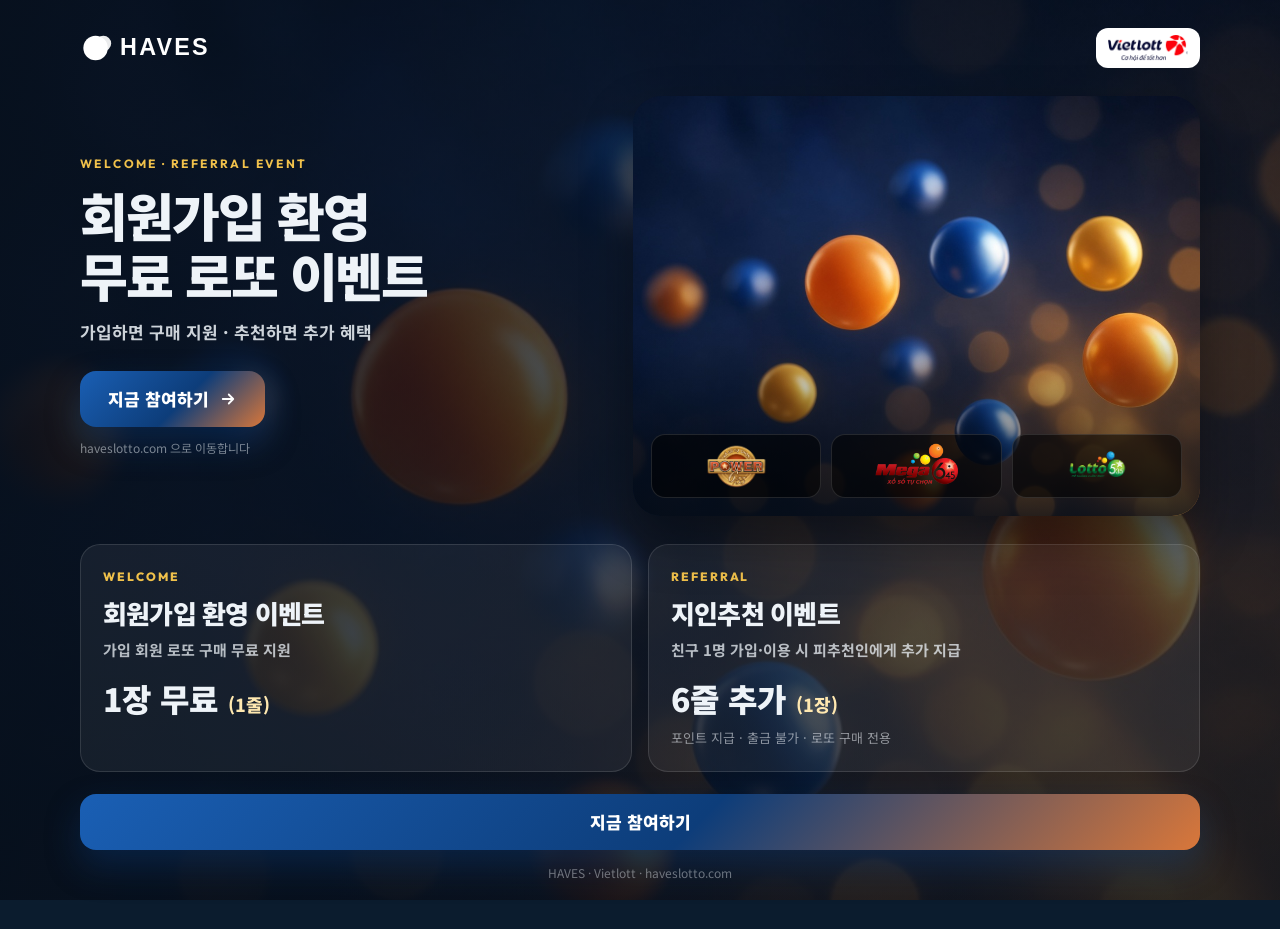
==== commit 60308965: "Simplify landing: clean hero and official logos strip only" ====
--- a/index.html
+++ b/index.html
@@ -21,56 +21,47 @@
   <div class="stage" aria-hidden="true">
     <img class="stage__img" src="assets/hero.jpg" alt="">
     <div class="stage__veil"></div>
-    <div class="stage__grain"></div>
   </div>
 
   <main class="page">
     <header class="topbar">
-      <img class="topbar__haves" src="assets/logo.svg" alt="HAVES" width="160" height="36">
-      <img class="topbar__vietlott" src="assets/brands/vietlott.png" alt="Vietlott" width="140" height="40">
+      <img class="topbar__haves" src="assets/logo.svg" alt="HAVES">
+      <img class="topbar__vietlott" src="assets/brands/vietlott.png" alt="Vietlott">
     </header>
 
     <section class="hero">
       <div class="hero__copy">
-        <p class="hero__kicker" data-bind="kicker">WELCOME · REFERRAL EVENT</p>
-        <h1 class="hero__title" data-bind="headline">회원가입 환영<br>무료 로또 이벤트</h1>
-        <p class="hero__sub" data-bind="subline">가입하면 구매 지원 · 추천하면 추가 혜택</p>
-        <div class="hero__games" aria-label="Vietlott games">
-          <img src="assets/brands/power-official.png" alt="POWER 6/55">
-          <img src="assets/brands/mega-official.png" alt="MEGA 6/45">
-          <img src="assets/brands/lotto535-official.png" alt="LOTTO 5/35">
-        </div>
+        <p class="hero__kicker">WELCOME · REFERRAL EVENT</p>
+        <h1 class="hero__title">회원가입 환영<br>무료 로또 이벤트</h1>
+        <p class="hero__sub">가입하면 구매 지원 · 추천하면 추가 혜택</p>
         <a class="cta" data-cta href="https://haveslotto.com/" rel="noopener">
-          <span data-bind="ctaLabel">지금 참여하기</span>
+          <span>지금 참여하기</span>
           <svg width="18" height="18" viewBox="0 0 24 24" fill="none" aria-hidden="true">
             <path d="M5 12h14M13 6l6 6-6 6" stroke="currentColor" stroke-width="2.4" stroke-linecap="round" stroke-linejoin="round"/>
           </svg>
         </a>
-        <p class="hero__hint" data-bind="ctaHint">haveslotto.com 으로 이동합니다</p>
+        <p class="hero__hint">haveslotto.com 으로 이동합니다</p>
       </div>
 
-      <div class="hero__showcase" aria-hidden="true">
-        <img class="hero__shot" src="assets/hero.jpg" alt="">
-        <div class="hero__float">
-          <img class="logo-float logo-float--power" src="assets/brands/power.png" alt="">
-          <img class="logo-float logo-float--mega" src="assets/brands/mega.png" alt="">
-          <img class="logo-float logo-float--lotto" src="assets/brands/lotto535.svg" alt="">
-          <img class="logo-float logo-float--mark" src="assets/brands/vietlott-mark.jpg" alt="">
+      <div class="hero__panel">
+        <img class="hero__bg" src="assets/hero.jpg" alt="">
+        <div class="hero__panel-fade"></div>
+        <div class="hero__brands">
+          <img src="assets/brands/power-official.png" alt="POWER 6/55">
+          <img src="assets/brands/mega-official.png" alt="MEGA 6/45">
+          <img src="assets/brands/lotto535-official.png" alt="LOTTO 5/35">
         </div>
       </div>
     </section>
 
     <section class="events" aria-label="진행 중 이벤트">
-      <article class="event event--open">
-        <img class="event__logo" src="assets/brands/power.png" alt="">
+      <article class="event">
         <p class="event__tag">WELCOME</p>
         <h2>회원가입 환영 이벤트</h2>
         <p class="event__lead">가입 회원 로또 구매 무료 지원</p>
         <p class="event__prize"><strong>1장 무료</strong> <em>(1줄)</em></p>
       </article>
-
-      <article class="event event--ref">
-        <img class="event__logo" src="assets/brands/mega.png" alt="">
+      <article class="event">
         <p class="event__tag">REFERRAL</p>
         <h2>지인추천 이벤트</h2>
         <p class="event__lead">친구 1명 가입·이용 시 피추천인에게 추가 지급</p>
@@ -80,10 +71,8 @@
     </section>
 
     <section class="bottom">
-      <a class="cta cta--wide" data-cta href="https://haveslotto.com/" rel="noopener">
-        <span data-bind="ctaLabel">지금 참여하기</span>
-      </a>
-      <p class="foot">HAVES · Official partner experience for Vietlott · haveslotto.com</p>
+      <a class="cta cta--wide" data-cta href="https://haveslotto.com/" rel="noopener">지금 참여하기</a>
+      <p class="foot">HAVES · Vietlott · haveslotto.com</p>
     </section>
   </main>
 
--- a/styles.css
+++ b/styles.css
@@ -1,9 +1,7 @@
 :root {
   --navy: #0b1c2e;
   --ink: #eef3f8;
-  --dim: rgba(238, 243, 248, 0.78);
   --gold: #f0c14b;
-  --gold-soft: #ffe8b0;
   --blue: #1a5fb4;
   --blue-deep: #0d3d7a;
   --amber: #d9773a;
@@ -12,7 +10,6 @@
 }
 
 * { box-sizing: border-box; margin: 0; padding: 0; }
-html { scroll-behavior: smooth; }
 body {
   min-height: 100dvh;
   color: var(--ink);
@@ -31,36 +28,28 @@
 }
 .stage__img {
   position: absolute;
-  inset: -4%;
-  width: 108%;
-  height: 108%;
+  inset: 0;
+  width: 100%;
+  height: 100%;
   object-fit: cover;
-  object-position: 70% 38%;
-  animation: drift 18s ease-in-out infinite alternate;
-  filter: saturate(1.12) contrast(1.04);
+  object-position: 70% 40%;
+  transform: scale(1.06);
+  filter: saturate(1.08);
 }
 .stage__veil {
   position: absolute;
   inset: 0;
   background:
-    linear-gradient(180deg, rgba(8, 18, 32, 0.3) 0%, rgba(8, 18, 32, 0.12) 28%, rgba(8, 18, 32, 0.58) 72%, rgba(8, 18, 32, 0.86) 100%),
-    linear-gradient(90deg, rgba(8, 18, 32, 0.62) 0%, rgba(8, 18, 32, 0.28) 48%, rgba(8, 18, 32, 0.12) 100%);
-}
-.stage__grain {
-  position: absolute;
-  inset: 0;
-  opacity: 0.06;
-  background-image: url("data:image/svg+xml,%3Csvg viewBox='0 0 200 200' xmlns='http://www.w3.org/2000/svg'%3E%3Cfilter id='n'%3E%3CfeTurbulence type='fractalNoise' baseFrequency='0.85' numOctaves='3' stitchTiles='stitch'/%3E%3C/filter%3E%3Crect width='100%25' height='100%25' filter='url(%23n)'/%3E%3C/svg%3E");
-  background-size: 180px;
-  mix-blend-mode: overlay;
+    linear-gradient(105deg, rgba(7, 16, 28, 0.88) 0%, rgba(7, 16, 28, 0.55) 42%, rgba(7, 16, 28, 0.28) 100%),
+    linear-gradient(180deg, rgba(7, 16, 28, 0.2) 0%, rgba(7, 16, 28, 0.75) 100%);
 }
 
 .page {
   position: relative;
   z-index: 1;
-  width: min(1120px, 100%);
+  width: min(1120px, calc(100% - 40px));
   margin: 0 auto;
-  padding: 22px 22px 40px;
+  padding: 28px 0 48px;
 }
 
 .topbar {
@@ -68,134 +57,96 @@
   align-items: center;
   justify-content: space-between;
   gap: 16px;
-  margin-bottom: 18px;
+  margin-bottom: 28px;
 }
 .topbar__haves {
-  height: 38px;
+  height: 40px;
   width: auto;
-  filter: brightness(0) invert(1) drop-shadow(0 8px 16px rgba(0, 0, 0, 0.35));
+  filter: brightness(0) invert(1);
 }
 .topbar__vietlott {
-  height: 36px;
+  height: 40px;
   width: auto;
+  padding: 7px 12px;
+  border-radius: 12px;
+  background: #fff;
   object-fit: contain;
-  filter: drop-shadow(0 8px 16px rgba(0, 0, 0, 0.28));
 }
 
 .hero {
   display: grid;
-  gap: 18px;
+  grid-template-columns: minmax(0, 0.95fr) minmax(0, 1.05fr);
+  gap: 40px;
   align-items: center;
-  animation: rise 0.85s cubic-bezier(0.22, 1, 0.36, 1) both;
-}
-.hero__copy { min-width: 0; }
+}
 .hero__kicker {
   font-family: var(--font-display);
+  font-size: 12px;
   font-weight: 700;
-  font-size: 12px;
   letter-spacing: 0.2em;
-  text-transform: uppercase;
   color: var(--gold);
-  margin-bottom: 12px;
-  text-shadow: 0 2px 12px rgba(0, 0, 0, 0.4);
+  margin-bottom: 14px;
 }
 .hero__title {
-  font-family: var(--font-body);
-  font-weight: 900;
-  font-size: clamp(30px, 5.4vw, 54px);
-  line-height: 1.14;
+  font-size: clamp(36px, 4.2vw, 52px);
+  font-weight: 900;
+  line-height: 1.15;
   letter-spacing: -0.04em;
-  text-shadow: 0 1px 0 rgba(0, 0, 0, 0.25), 0 12px 28px rgba(0, 0, 0, 0.4);
-  white-space: pre-line;
-  margin-bottom: 12px;
+  margin-bottom: 14px;
 }
 .hero__sub {
-  font-size: clamp(15px, 2.2vw, 18px);
+  font-size: 17px;
   font-weight: 700;
-  line-height: 1.45;
-  color: rgba(238, 243, 248, 0.9);
-  max-width: 30ch;
-  margin-bottom: 16px;
-  text-shadow: 0 2px 12px rgba(0, 0, 0, 0.35);
-}
-.hero__games {
-  display: flex;
-  flex-wrap: wrap;
-  align-items: center;
-  gap: 10px;
-  margin-bottom: 20px;
-}
-.hero__games img {
-  height: 42px;
-  width: auto;
-  max-width: 34%;
-  object-fit: contain;
-  filter: drop-shadow(0 8px 14px rgba(0, 0, 0, 0.35));
+  line-height: 1.5;
+  color: rgba(238, 243, 248, 0.86);
+  margin-bottom: 26px;
+  max-width: 18em;
 }
 .hero__hint {
   margin-top: 12px;
   font-size: 12px;
-  font-weight: 500;
-  color: rgba(238, 243, 248, 0.55);
-}
-
-.hero__showcase {
+  color: rgba(238, 243, 248, 0.5);
+}
+
+.hero__panel {
   position: relative;
-  min-height: 220px;
-  border-radius: 24px;
+  min-height: 420px;
+  border-radius: 28px;
   overflow: hidden;
-  isolation: isolate;
-  box-shadow:
-    0 22px 48px rgba(0, 0, 0, 0.32),
-    inset 0 0 0 1px rgba(255, 255, 255, 0.14);
-}
-.hero__shot {
-  position: absolute;
-  inset: -6%;
-  width: 112%;
-  height: 112%;
+  box-shadow: 0 24px 50px rgba(0, 0, 0, 0.35);
+}
+.hero__bg {
+  position: absolute;
+  inset: 0;
+  width: 100%;
+  height: 100%;
   object-fit: cover;
-  object-position: 60% 40%;
-  filter: saturate(1.15);
-  animation: drift 16s ease-in-out infinite alternate;
-}
-.hero__float {
-  position: absolute;
-  inset: 0;
+  object-position: 58% 42%;
+}
+.hero__panel-fade {
+  position: absolute;
+  inset: auto 0 0;
+  height: 46%;
+  background: linear-gradient(180deg, transparent, rgba(5, 12, 22, 0.82));
+}
+.hero__brands {
+  position: absolute;
+  left: 18px;
+  right: 18px;
+  bottom: 18px;
+  display: grid;
+  grid-template-columns: repeat(3, 1fr);
+  gap: 10px;
   z-index: 2;
 }
-.logo-float {
-  position: absolute;
+.hero__brands img {
+  width: 100%;
+  height: 64px;
   object-fit: contain;
-  filter: drop-shadow(0 14px 22px rgba(0, 0, 0, 0.4));
-}
-.logo-float--power {
-  width: min(42%, 180px);
-  left: 6%;
-  top: 14%;
-  animation: floaty 5.2s ease-in-out infinite;
-}
-.logo-float--mega {
-  width: min(48%, 210px);
-  right: 4%;
-  top: 28%;
-  animation: floaty 6s ease-in-out infinite 0.4s;
-}
-.logo-float--lotto {
-  width: min(34%, 150px);
-  left: 18%;
-  bottom: 10%;
-  animation: floaty 5.6s ease-in-out infinite 0.8s;
-}
-.logo-float--mark {
-  width: 58px;
-  height: 58px;
+  padding: 8px 10px;
   border-radius: 14px;
-  right: 12%;
-  bottom: 12%;
-  object-fit: cover;
-  border: 1px solid rgba(255, 255, 255, 0.25);
-  animation: floaty 7s ease-in-out infinite 0.2s;
+  background: rgba(0, 0, 0, 0.55);
+  border: 1px solid rgba(255, 255, 255, 0.12);
 }
 
 .cta {
@@ -208,103 +159,62 @@
   border-radius: 16px;
   text-decoration: none;
   color: #fff;
-  font-family: var(--font-body);
   font-weight: 900;
   font-size: 17px;
-  letter-spacing: -0.02em;
-  background: linear-gradient(135deg, var(--blue) 0%, var(--blue-deep) 52%, var(--amber) 120%);
-  box-shadow:
-    0 16px 34px rgba(13, 61, 122, 0.45),
-    inset 0 1px 0 rgba(255, 255, 255, 0.18);
-  position: relative;
-  overflow: hidden;
-  transition: transform 0.2s ease, box-shadow 0.2s ease;
-}
-.cta::after {
-  content: "";
-  position: absolute;
-  inset: 0;
-  background: linear-gradient(105deg, transparent 35%, rgba(255, 255, 255, 0.22) 50%, transparent 65%);
-  transform: translateX(-120%);
-  animation: shine 3.6s ease-in-out infinite;
-}
-.cta:hover { transform: translateY(-2px); box-shadow: 0 20px 40px rgba(13, 61, 122, 0.55); }
-.cta:active { transform: translateY(0); }
+  background: linear-gradient(135deg, var(--blue), var(--blue-deep) 55%, var(--amber));
+  box-shadow: 0 16px 34px rgba(13, 61, 122, 0.4);
+}
 .cta--wide { width: 100%; }
 
 .events {
   display: grid;
-  gap: 14px;
-  margin-top: 22px;
+  grid-template-columns: 1fr 1fr;
+  gap: 16px;
+  margin-top: 28px;
 }
 .event {
-  position: relative;
-  overflow: hidden;
-  padding: 22px 18px 18px;
+  padding: 24px 22px;
   border-radius: 20px;
-  background: rgba(255, 255, 255, 0.07);
-  border: 1px solid rgba(255, 255, 255, 0.13);
-  backdrop-filter: blur(12px);
-  animation: rise 1s cubic-bezier(0.22, 1, 0.36, 1) both;
-}
-.event--ref { animation-delay: 0.08s; }
-.event__logo {
-  position: absolute;
-  right: 10px;
-  top: 10px;
-  width: 72px;
-  height: auto;
-  opacity: 0.95;
-  filter: drop-shadow(0 8px 14px rgba(0, 0, 0, 0.35));
-  pointer-events: none;
+  background: rgba(255, 255, 255, 0.06);
+  border: 1px solid rgba(255, 255, 255, 0.12);
 }
 .event__tag {
   font-family: var(--font-display);
+  font-size: 12px;
   font-weight: 800;
-  font-size: 12px;
   letter-spacing: 0.16em;
   color: var(--gold);
-  margin-bottom: 8px;
+  margin-bottom: 10px;
 }
 .event h2 {
-  font-size: clamp(22px, 3.2vw, 28px);
+  font-size: 26px;
   font-weight: 900;
   letter-spacing: -0.03em;
   margin-bottom: 8px;
-  padding-right: 78px;
 }
 .event__lead {
   font-size: 15px;
   font-weight: 700;
-  color: var(--dim);
+  color: rgba(238, 243, 248, 0.75);
+  margin-bottom: 14px;
   line-height: 1.45;
-  margin-bottom: 12px;
-  max-width: 28ch;
-}
-.event__prize {
-  font-size: 15px;
-  font-weight: 700;
-  color: var(--gold-soft);
-  margin-bottom: 6px;
 }
 .event__prize strong {
-  font-size: clamp(28px, 4vw, 36px);
-  font-weight: 900;
-  letter-spacing: -0.04em;
-  color: #fff;
+  font-size: 32px;
+  font-weight: 900;
   margin-right: 6px;
 }
 .event__prize em {
   font-style: normal;
   font-size: 18px;
   font-weight: 800;
-  color: rgba(255, 232, 176, 0.9);
+  color: #ffe8b0;
 }
 .event__meta {
+  margin-top: 8px;
   font-size: 13px;
-  font-weight: 600;
-  color: rgba(238, 243, 248, 0.58);
-  line-height: 1.45;
+  color: rgba(238, 243, 248, 0.55);
+  line-height: 1.4;
 }
 
 .bottom { margin-top: 22px; }
@@ -312,112 +222,36 @@
   margin-top: 14px;
   text-align: center;
   font-size: 12px;
-  font-weight: 500;
-  color: rgba(238, 243, 248, 0.45);
-}
-
-@keyframes drift {
-  from { transform: scale(1.02) translate3d(0, 0, 0); }
-  to { transform: scale(1.08) translate3d(-1.5%, 1%, 0); }
-}
-@keyframes floaty {
-  0%, 100% { transform: translateY(0); }
-  50% { transform: translateY(-10px); }
-}
-@keyframes rise {
-  from { opacity: 0; transform: translateY(16px); }
-  to { opacity: 1; transform: translateY(0); }
-}
-@keyframes shine {
-  0%, 55% { transform: translateX(-120%); }
-  75%, 100% { transform: translateX(120%); }
+  color: rgba(238, 243, 248, 0.42);
 }
 
 @media (max-width: 859px) {
   .page {
-    padding:
-      max(14px, env(safe-area-inset-top))
-      16px
-      max(22px, env(safe-area-inset-bottom));
-  }
+    width: calc(100% - 32px);
+    padding: max(16px, env(safe-area-inset-top)) 0 max(24px, env(safe-area-inset-bottom));
+  }
+  .topbar { margin-bottom: 18px; }
   .topbar__haves { height: 32px; }
-  .topbar__vietlott { height: 30px; }
-  .hero__showcase { min-height: 200px; }
-  .hero__games img { height: 36px; max-width: 31%; }
-  .cta { width: 100%; min-height: 52px; font-size: 16px; }
-  .event h2 { font-size: 21px; }
-  .event__prize strong { font-size: 26px; }
-  .stage__img {
-    inset: auto;
-    left: -8%;
-    right: -16%;
-    top: 0;
-    width: auto;
-    height: 48%;
-    object-fit: cover;
-    -webkit-mask-image: linear-gradient(180deg, #000 0%, #000 60%, transparent 100%);
-    mask-image: linear-gradient(180deg, #000 0%, #000 60%, transparent 100%);
-  }
+  .topbar__vietlott { height: 32px; padding: 5px 9px; }
+  .hero {
+    grid-template-columns: 1fr;
+    gap: 18px;
+  }
+  .hero__title { font-size: 32px; }
+  .hero__sub { font-size: 15px; margin-bottom: 20px; }
+  .hero__panel { min-height: 220px; border-radius: 20px; order: -1; }
+  .hero__brands img { height: 48px; padding: 6px; }
+  .cta { width: 100%; }
+  .events {
+    grid-template-columns: 1fr;
+    gap: 12px;
+    margin-top: 18px;
+  }
+  .event h2 { font-size: 22px; }
+  .event__prize strong { font-size: 28px; }
   .stage__veil {
     background:
-      linear-gradient(180deg,
-        rgba(8, 18, 32, 0.32) 0%,
-        rgba(8, 18, 32, 0.12) 24%,
-        rgba(8, 18, 32, 0.4) 52%,
-        rgba(8, 18, 32, 0.78) 100%),
-      linear-gradient(90deg,
-        rgba(8, 18, 32, 0.4) 0%,
-        rgba(8, 18, 32, 0.16) 60%,
-        rgba(8, 18, 32, 0.08) 100%);
-  }
-}
-
-@media (min-width: 860px) {
-  .page { padding: 28px 40px 48px; }
-  .hero {
-    grid-template-columns: minmax(0, 1.05fr) minmax(0, 0.95fr);
-    gap: 36px;
-    min-height: 420px;
-  }
-  .hero__showcase {
-    min-height: 420px;
-    border-radius: 28px;
-  }
-  .hero__games img { height: 48px; max-width: none; }
-  .logo-float--power { width: 190px; }
-  .logo-float--mega { width: 230px; }
-  .logo-float--lotto { width: 160px; }
-  .logo-float--mark { width: 72px; height: 72px; border-radius: 16px; }
-  .events {
-    grid-template-columns: 1fr 1fr;
-    gap: 18px;
-    margin-top: 28px;
-  }
-  .event { padding: 26px 22px 22px; }
-  .event__logo { width: 88px; right: 14px; top: 14px; }
-  .stage__img {
-    inset: auto;
-    left: 34%;
-    right: -8%;
-    top: -8%;
-    width: 78%;
-    height: 82%;
-    object-fit: cover;
-  }
-  .stage__veil {
-    background:
-      linear-gradient(90deg,
-        rgba(8, 18, 32, 0.82) 0%,
-        rgba(8, 18, 32, 0.48) 40%,
-        rgba(8, 18, 32, 0.18) 70%,
-        rgba(8, 18, 32, 0.28) 100%),
-      linear-gradient(180deg,
-        rgba(8, 18, 32, 0.22) 0%,
-        rgba(8, 18, 32, 0.12) 42%,
-        rgba(8, 18, 32, 0.78) 100%);
-  }
-}
-
-@media (prefers-reduced-motion: reduce) {
-  .stage__img, .hero__shot, .logo-float, .cta::after, .hero, .event { animation: none; }
-}
+      linear-gradient(180deg, rgba(7, 16, 28, 0.35) 0%, rgba(7, 16, 28, 0.55) 45%, rgba(7, 16, 28, 0.88) 100%),
+      linear-gradient(90deg, rgba(7, 16, 28, 0.45), rgba(7, 16, 28, 0.15));
+  }
+}
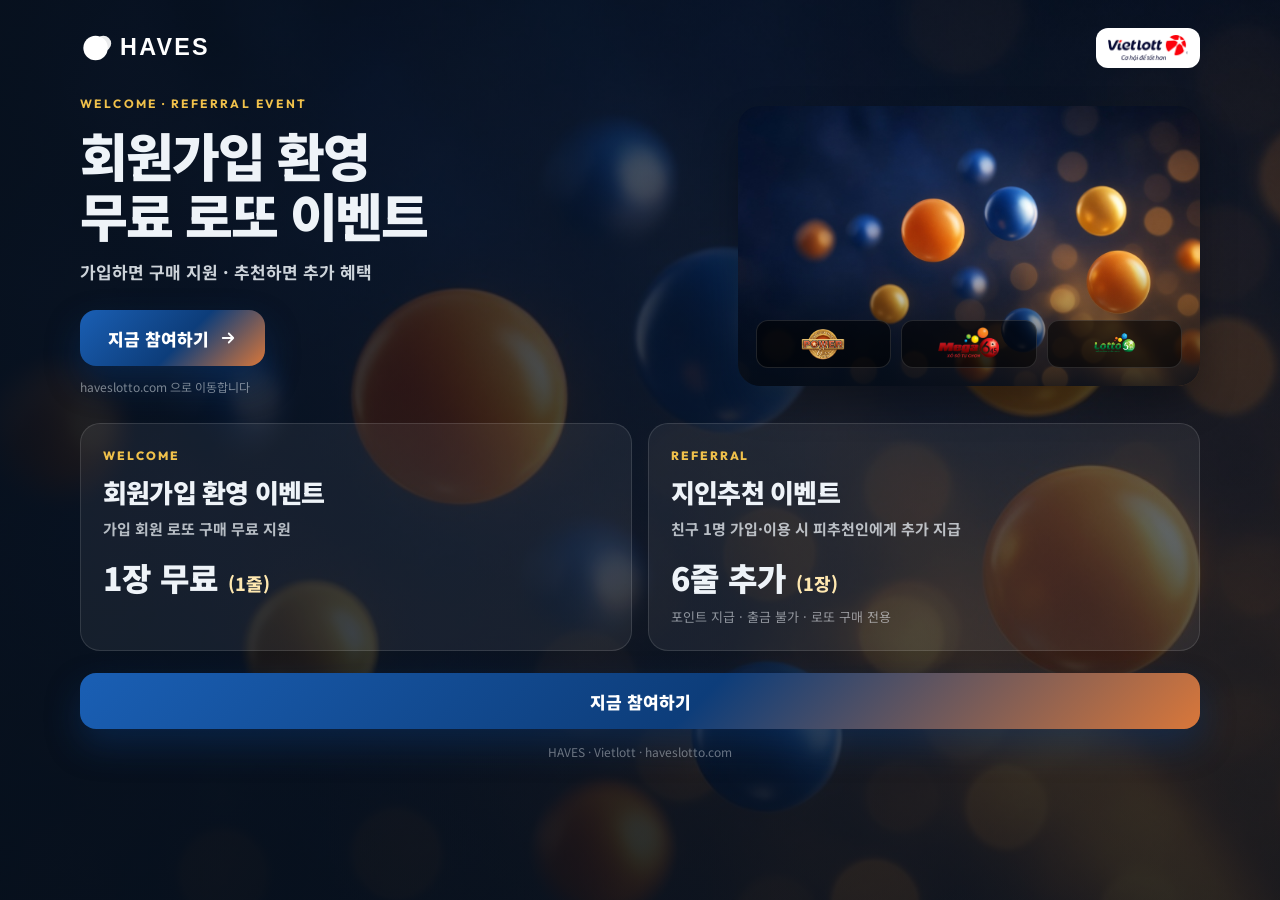
==== commit deb99523: "Shrink PC hero image panel" ====
--- a/index.html
+++ b/index.html
@@ -15,7 +15,7 @@
 <link rel="preconnect" href="https://fonts.googleapis.com">
 <link rel="preconnect" href="https://fonts.gstatic.com" crossorigin>
 <link href="https://fonts.googleapis.com/css2?family=Outfit:wght@600;700;800&family=Noto+Sans+KR:wght@500;700;900&display=swap" rel="stylesheet">
-<link rel="stylesheet" href="styles.css">
+<link rel="stylesheet" href="styles.css?v=20261103d">
 </head>
 <body>
   <div class="stage" aria-hidden="true">
--- a/styles.css
+++ b/styles.css
@@ -75,8 +75,8 @@
 
 .hero {
   display: grid;
-  grid-template-columns: minmax(0, 0.95fr) minmax(0, 1.05fr);
-  gap: 40px;
+  grid-template-columns: minmax(0, 1.15fr) minmax(0, 0.85fr);
+  gap: 32px;
   align-items: center;
 }
 .hero__kicker {
@@ -110,10 +110,11 @@
 
 .hero__panel {
   position: relative;
-  min-height: 420px;
-  border-radius: 28px;
+  min-height: 280px;
+  max-height: 320px;
+  border-radius: 22px;
   overflow: hidden;
-  box-shadow: 0 24px 50px rgba(0, 0, 0, 0.35);
+  box-shadow: 0 18px 36px rgba(0, 0, 0, 0.3);
 }
 .hero__bg {
   position: absolute;
@@ -141,10 +142,10 @@
 }
 .hero__brands img {
   width: 100%;
-  height: 64px;
+  height: 48px;
   object-fit: contain;
-  padding: 8px 10px;
-  border-radius: 14px;
+  padding: 6px 8px;
+  border-radius: 12px;
   background: rgba(0, 0, 0, 0.55);
   border: 1px solid rgba(255, 255, 255, 0.12);
 }
@@ -239,8 +240,13 @@
   }
   .hero__title { font-size: 32px; }
   .hero__sub { font-size: 15px; margin-bottom: 20px; }
-  .hero__panel { min-height: 220px; border-radius: 20px; order: -1; }
-  .hero__brands img { height: 48px; padding: 6px; }
+  .hero__panel {
+    min-height: 200px;
+    max-height: 220px;
+    border-radius: 18px;
+    order: -1;
+  }
+  .hero__brands img { height: 40px; padding: 5px; }
   .cta { width: 100%; }
   .events {
     grid-template-columns: 1fr;
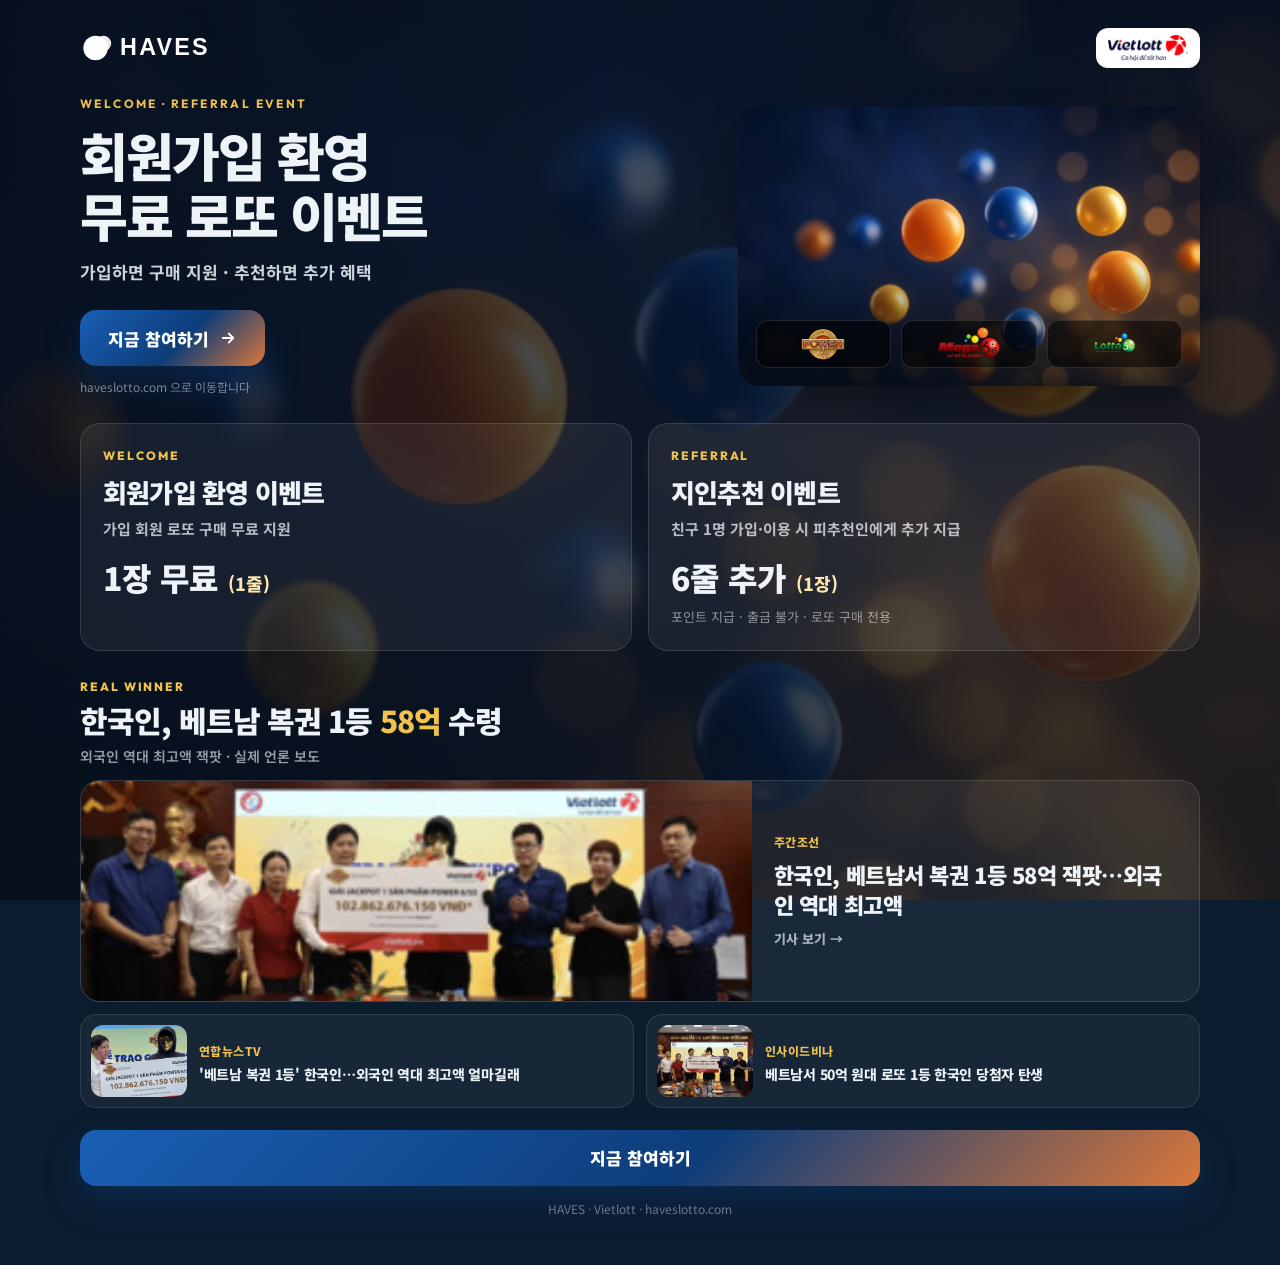
==== commit 52e8597e: "Add Korean 5.8B Vietlott jackpot news section" ====
--- a/index.html
+++ b/index.html
@@ -15,7 +15,7 @@
 <link rel="preconnect" href="https://fonts.googleapis.com">
 <link rel="preconnect" href="https://fonts.gstatic.com" crossorigin>
 <link href="https://fonts.googleapis.com/css2?family=Outfit:wght@600;700;800&family=Noto+Sans+KR:wght@500;700;900&display=swap" rel="stylesheet">
-<link rel="stylesheet" href="styles.css?v=20261103d">
+<link rel="stylesheet" href="styles.css?v=20261103e">
 </head>
 <body>
   <div class="stage" aria-hidden="true">
@@ -70,6 +70,40 @@
       </article>
     </section>
 
+    <section class="press" aria-label="관련 뉴스">
+      <div class="press__head">
+        <p class="press__kicker">REAL WINNER</p>
+        <h2>한국인, 베트남 복권 1등 <em>58억</em> 수령</h2>
+        <p class="press__sub">외국인 역대 최고액 잭팟 · 실제 언론 보도</p>
+      </div>
+
+      <a class="press__feature" href="https://weekly.chosun.com/news/articleView.html?idxno=53692" target="_blank" rel="noopener noreferrer">
+        <img src="assets/news/chosun-58.jpg" alt="한국인 Vietlott 잭팟 수령 장면">
+        <div class="press__feature-body">
+          <span class="press__source">주간조선</span>
+          <strong>한국인, 베트남서 복권 1등 58억 잭팟…외국인 역대 최고액</strong>
+          <span class="press__more">기사 보기 →</span>
+        </div>
+      </a>
+
+      <div class="press__list">
+        <a class="press__item" href="https://www.yonhapnewstv.co.kr/news/AKR202607231125551r3" target="_blank" rel="noopener noreferrer">
+          <img src="assets/news/yonhap.jpg" alt="">
+          <div>
+            <span class="press__source">연합뉴스TV</span>
+            <strong>'베트남 복권 1등' 한국인…외국인 역대 최고액 얼마길래</strong>
+          </div>
+        </a>
+        <a class="press__item" href="https://www.insidevina.com/news/articleView.html?idxno=43644" target="_blank" rel="noopener noreferrer">
+          <img src="assets/news/insidevina.jpg" alt="">
+          <div>
+            <span class="press__source">인사이드비나</span>
+            <strong>베트남서 50억 원대 로또 1등 한국인 당첨자 탄생</strong>
+          </div>
+        </a>
+      </div>
+    </section>
+
     <section class="bottom">
       <a class="cta cta--wide" data-cta href="https://haveslotto.com/" rel="noopener">지금 참여하기</a>
       <p class="foot">HAVES · Vietlott · haveslotto.com</p>
--- a/styles.css
+++ b/styles.css
@@ -218,6 +218,121 @@
   line-height: 1.4;
 }
 
+.press {
+  margin-top: 28px;
+}
+.press__head {
+  margin-bottom: 14px;
+}
+.press__kicker {
+  font-family: var(--font-display);
+  font-size: 12px;
+  font-weight: 800;
+  letter-spacing: 0.16em;
+  color: var(--gold);
+  margin-bottom: 8px;
+}
+.press__head h2 {
+  font-size: clamp(22px, 3vw, 30px);
+  font-weight: 900;
+  letter-spacing: -0.03em;
+  line-height: 1.25;
+}
+.press__head h2 em {
+  font-style: normal;
+  color: var(--gold);
+}
+.press__sub {
+  margin-top: 6px;
+  font-size: 14px;
+  font-weight: 600;
+  color: rgba(238, 243, 248, 0.62);
+}
+.press__feature {
+  display: grid;
+  grid-template-columns: minmax(0, 1.2fr) minmax(0, 0.8fr);
+  gap: 0;
+  overflow: hidden;
+  border-radius: 20px;
+  text-decoration: none;
+  color: inherit;
+  background: rgba(255, 255, 255, 0.06);
+  border: 1px solid rgba(255, 255, 255, 0.12);
+  transition: transform 0.2s ease, border-color 0.2s ease;
+}
+.press__feature:hover {
+  transform: translateY(-2px);
+  border-color: rgba(240, 193, 75, 0.35);
+}
+.press__feature img {
+  width: 100%;
+  height: 100%;
+  min-height: 180px;
+  max-height: 220px;
+  object-fit: cover;
+  object-position: center;
+  display: block;
+}
+.press__feature-body {
+  display: flex;
+  flex-direction: column;
+  justify-content: center;
+  gap: 10px;
+  padding: 20px 22px;
+}
+.press__feature-body strong {
+  font-size: clamp(17px, 2.2vw, 22px);
+  font-weight: 900;
+  letter-spacing: -0.02em;
+  line-height: 1.35;
+}
+.press__source {
+  font-size: 12px;
+  font-weight: 800;
+  letter-spacing: 0.04em;
+  color: var(--gold);
+}
+.press__more {
+  font-size: 13px;
+  font-weight: 800;
+  color: rgba(238, 243, 248, 0.7);
+}
+.press__list {
+  display: grid;
+  grid-template-columns: 1fr 1fr;
+  gap: 12px;
+  margin-top: 12px;
+}
+.press__item {
+  display: grid;
+  grid-template-columns: 96px 1fr;
+  gap: 12px;
+  align-items: center;
+  padding: 10px;
+  border-radius: 16px;
+  text-decoration: none;
+  color: inherit;
+  background: rgba(255, 255, 255, 0.05);
+  border: 1px solid rgba(255, 255, 255, 0.1);
+}
+.press__item img {
+  width: 96px;
+  height: 72px;
+  object-fit: cover;
+  border-radius: 12px;
+}
+.press__item strong {
+  display: block;
+  margin-top: 4px;
+  font-size: 14px;
+  font-weight: 800;
+  line-height: 1.35;
+  letter-spacing: -0.02em;
+}
+.press__item:hover {
+  border-color: rgba(240, 193, 75, 0.3);
+}
+
 .bottom { margin-top: 22px; }
 .foot {
   margin-top: 14px;
@@ -255,6 +370,16 @@
   }
   .event h2 { font-size: 22px; }
   .event__prize strong { font-size: 28px; }
+  .press__feature {
+    grid-template-columns: 1fr;
+  }
+  .press__feature img {
+    min-height: 160px;
+    max-height: 180px;
+  }
+  .press__list {
+    grid-template-columns: 1fr;
+  }
   .stage__veil {
     background:
       linear-gradient(180deg, rgba(7, 16, 28, 0.35) 0%, rgba(7, 16, 28, 0.55) 45%, rgba(7, 16, 28, 0.88) 100%),
